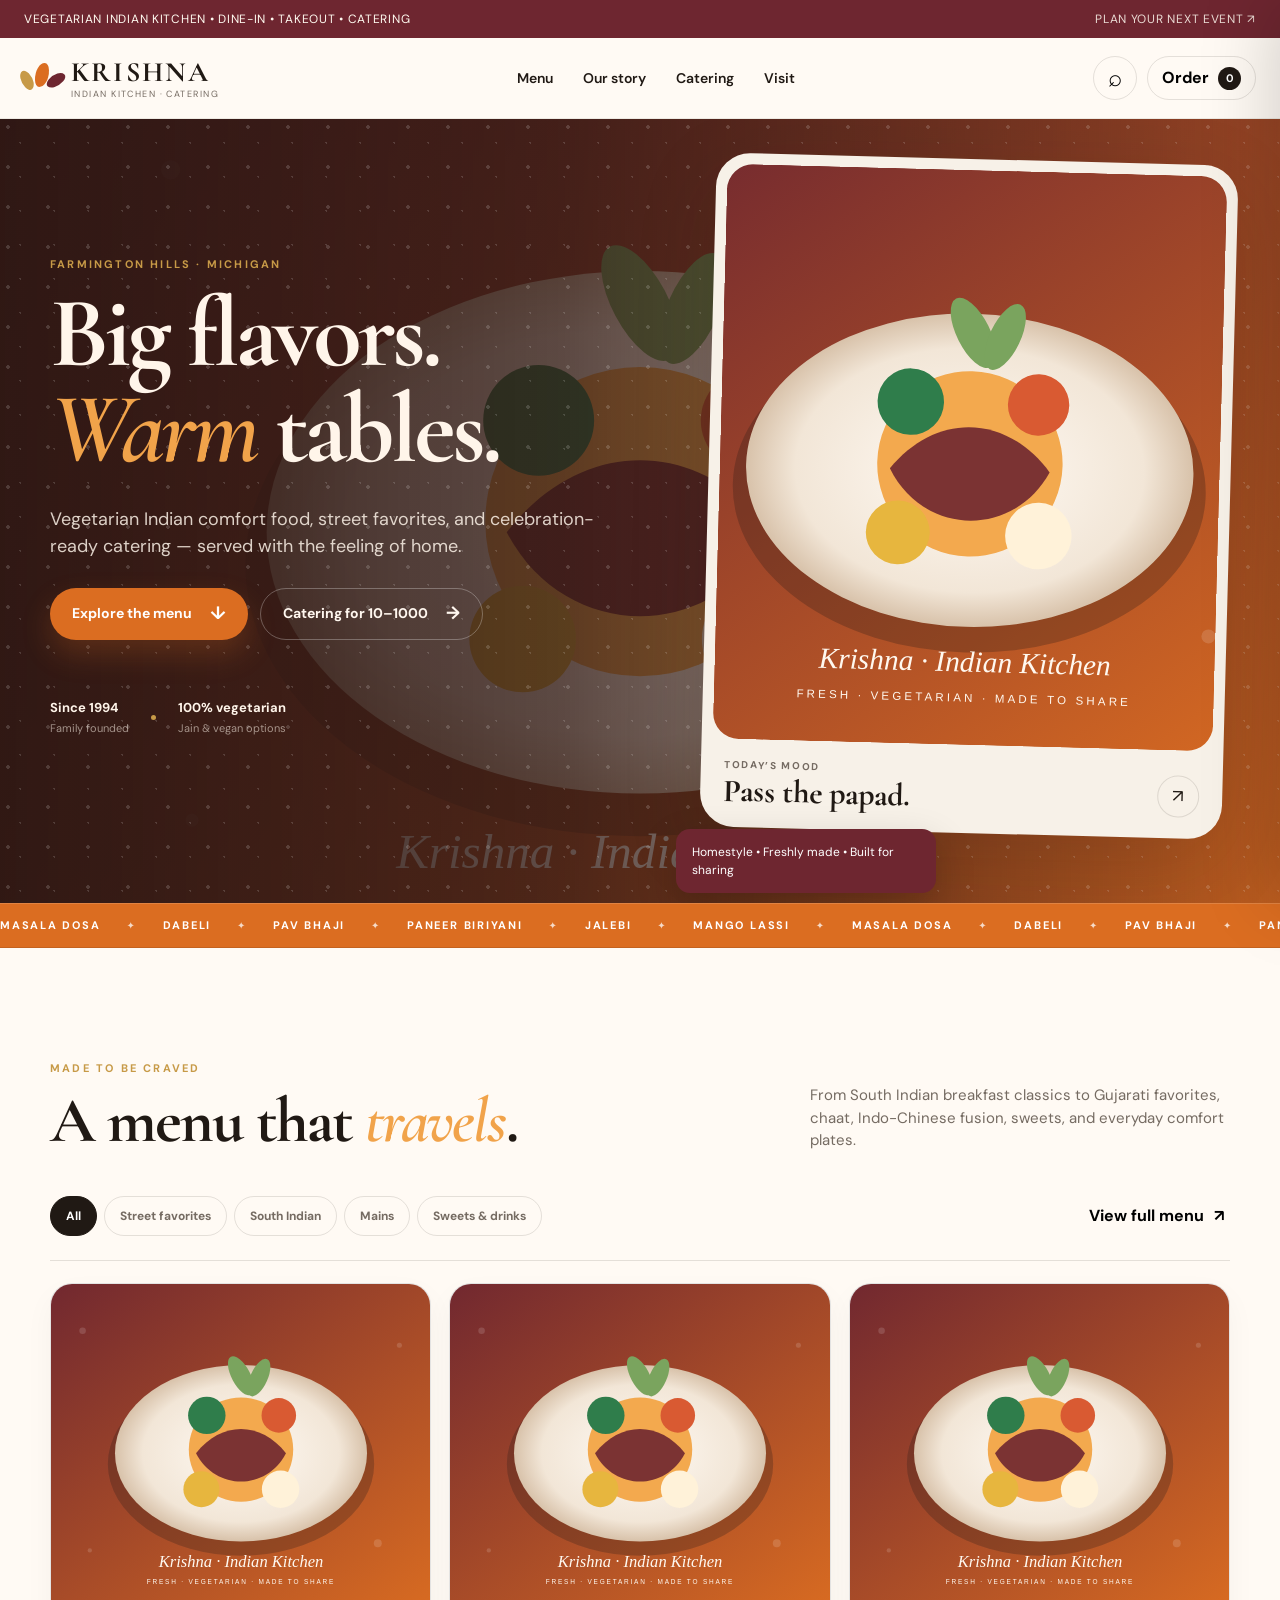
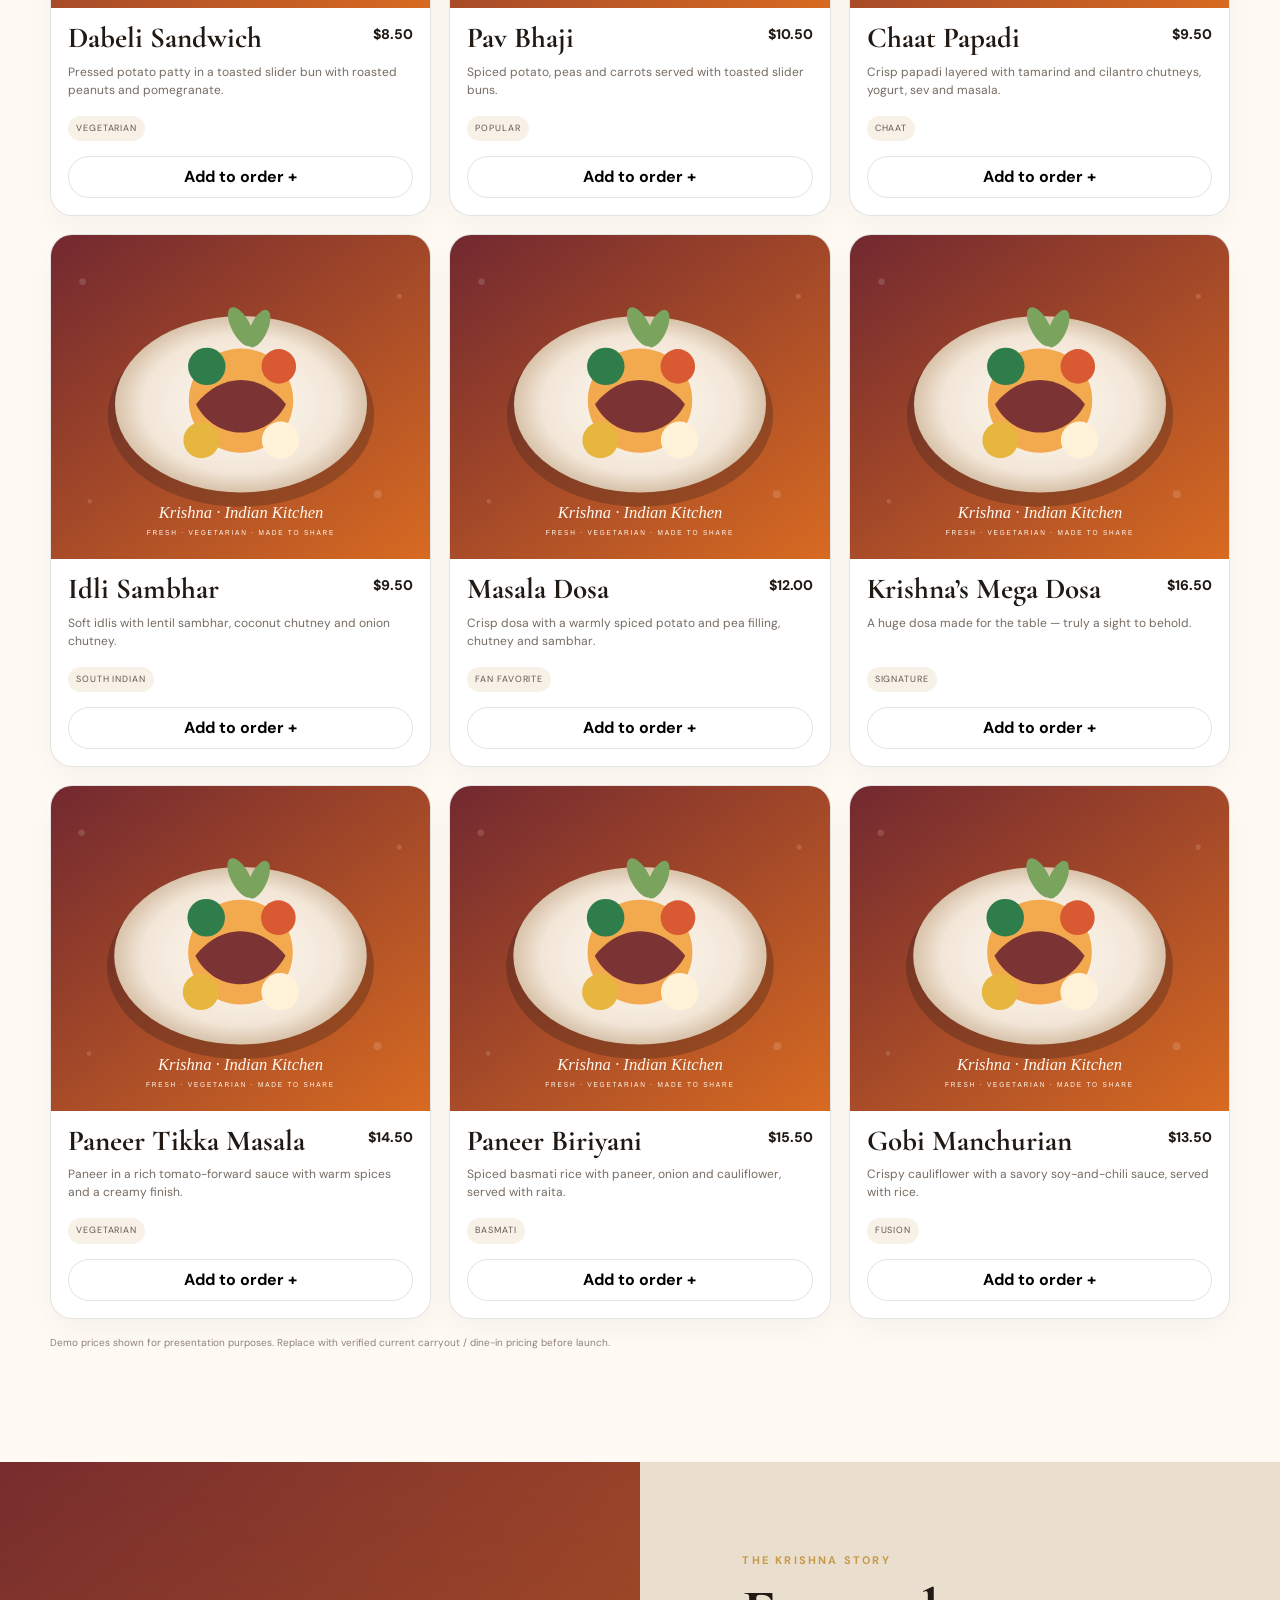
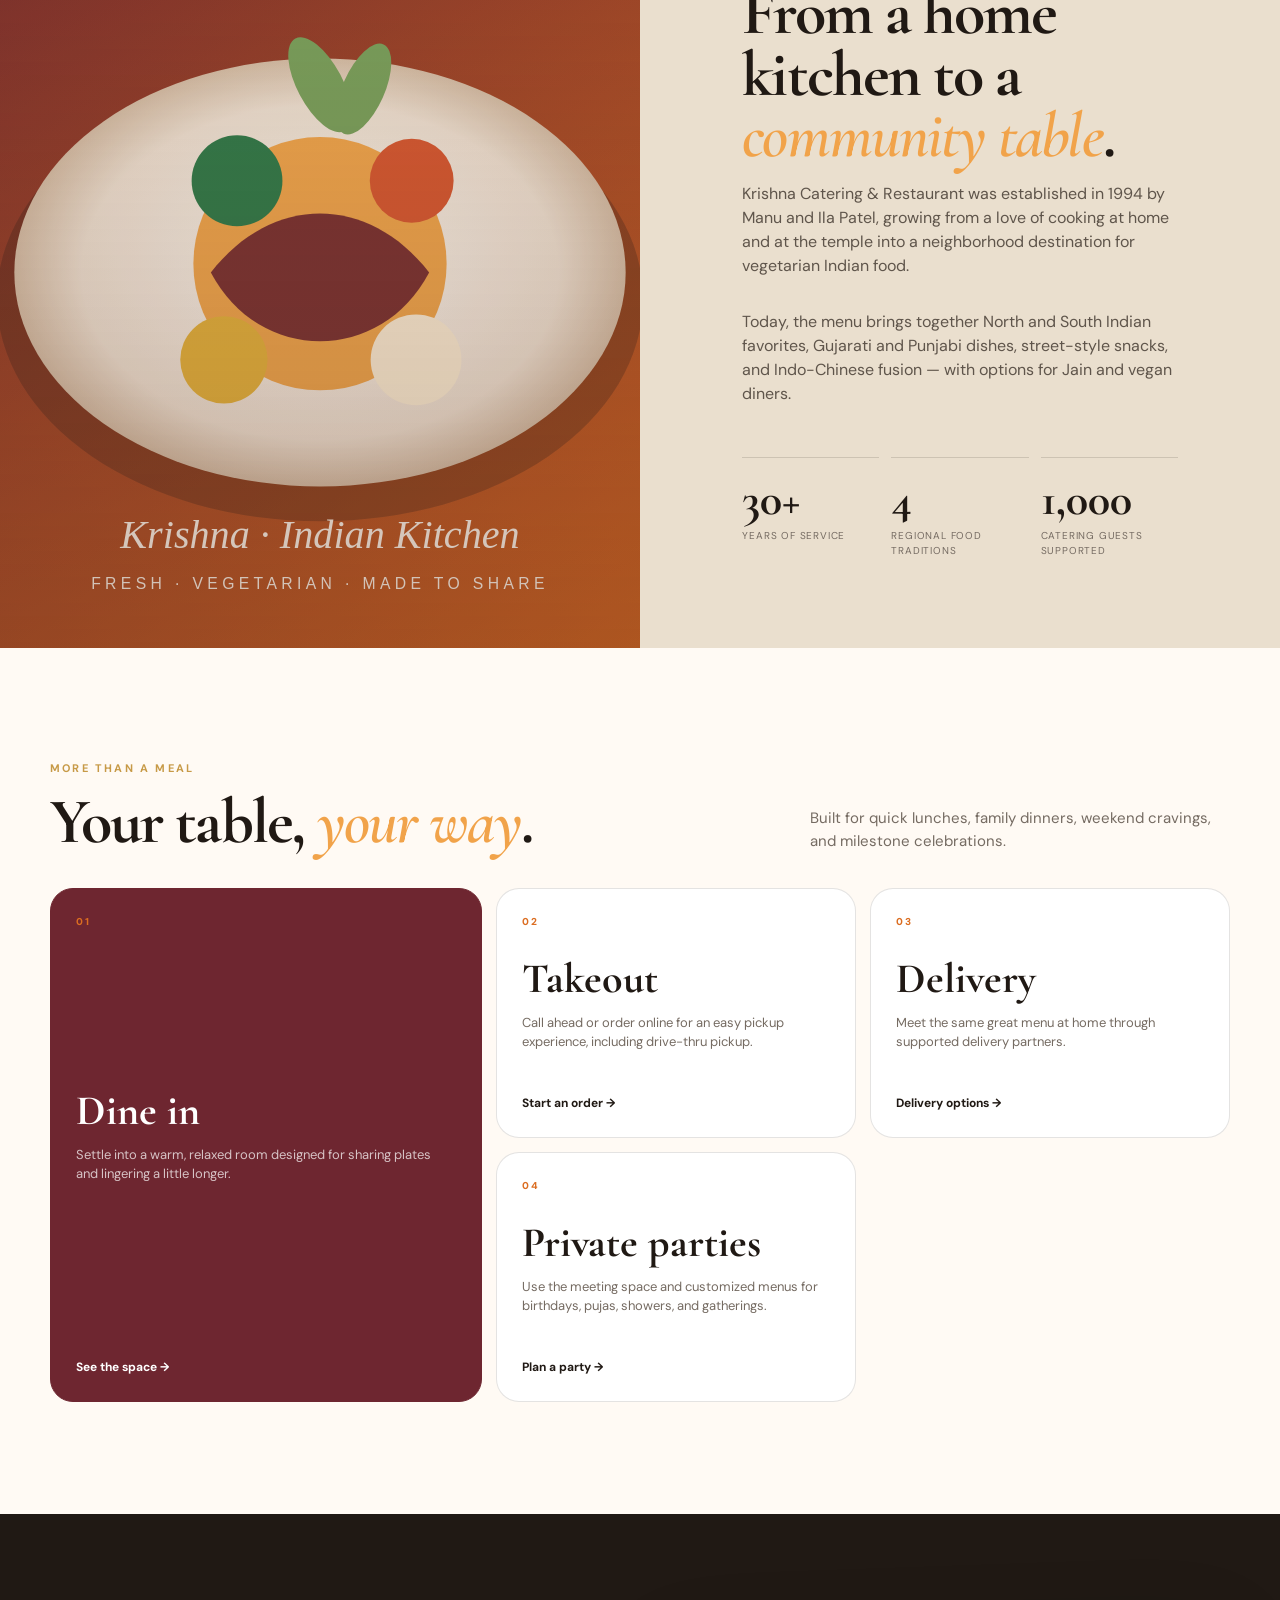
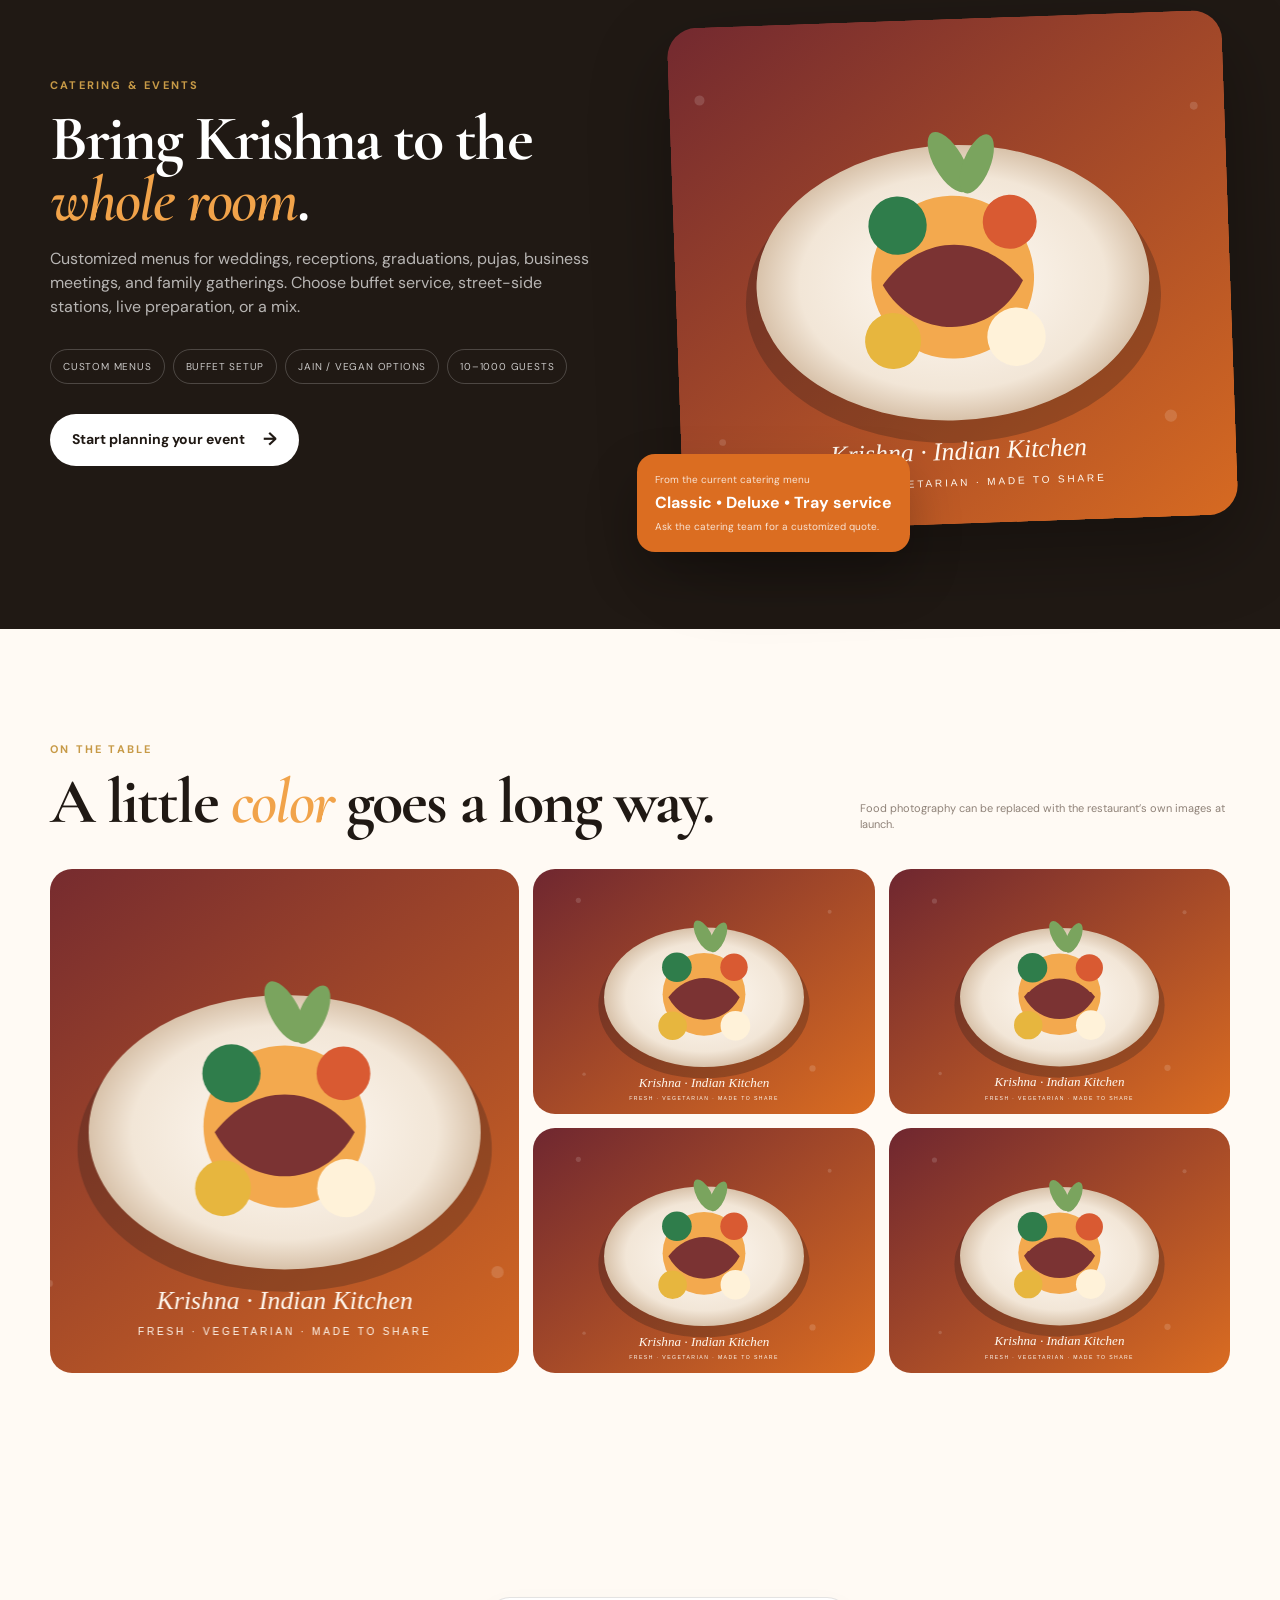
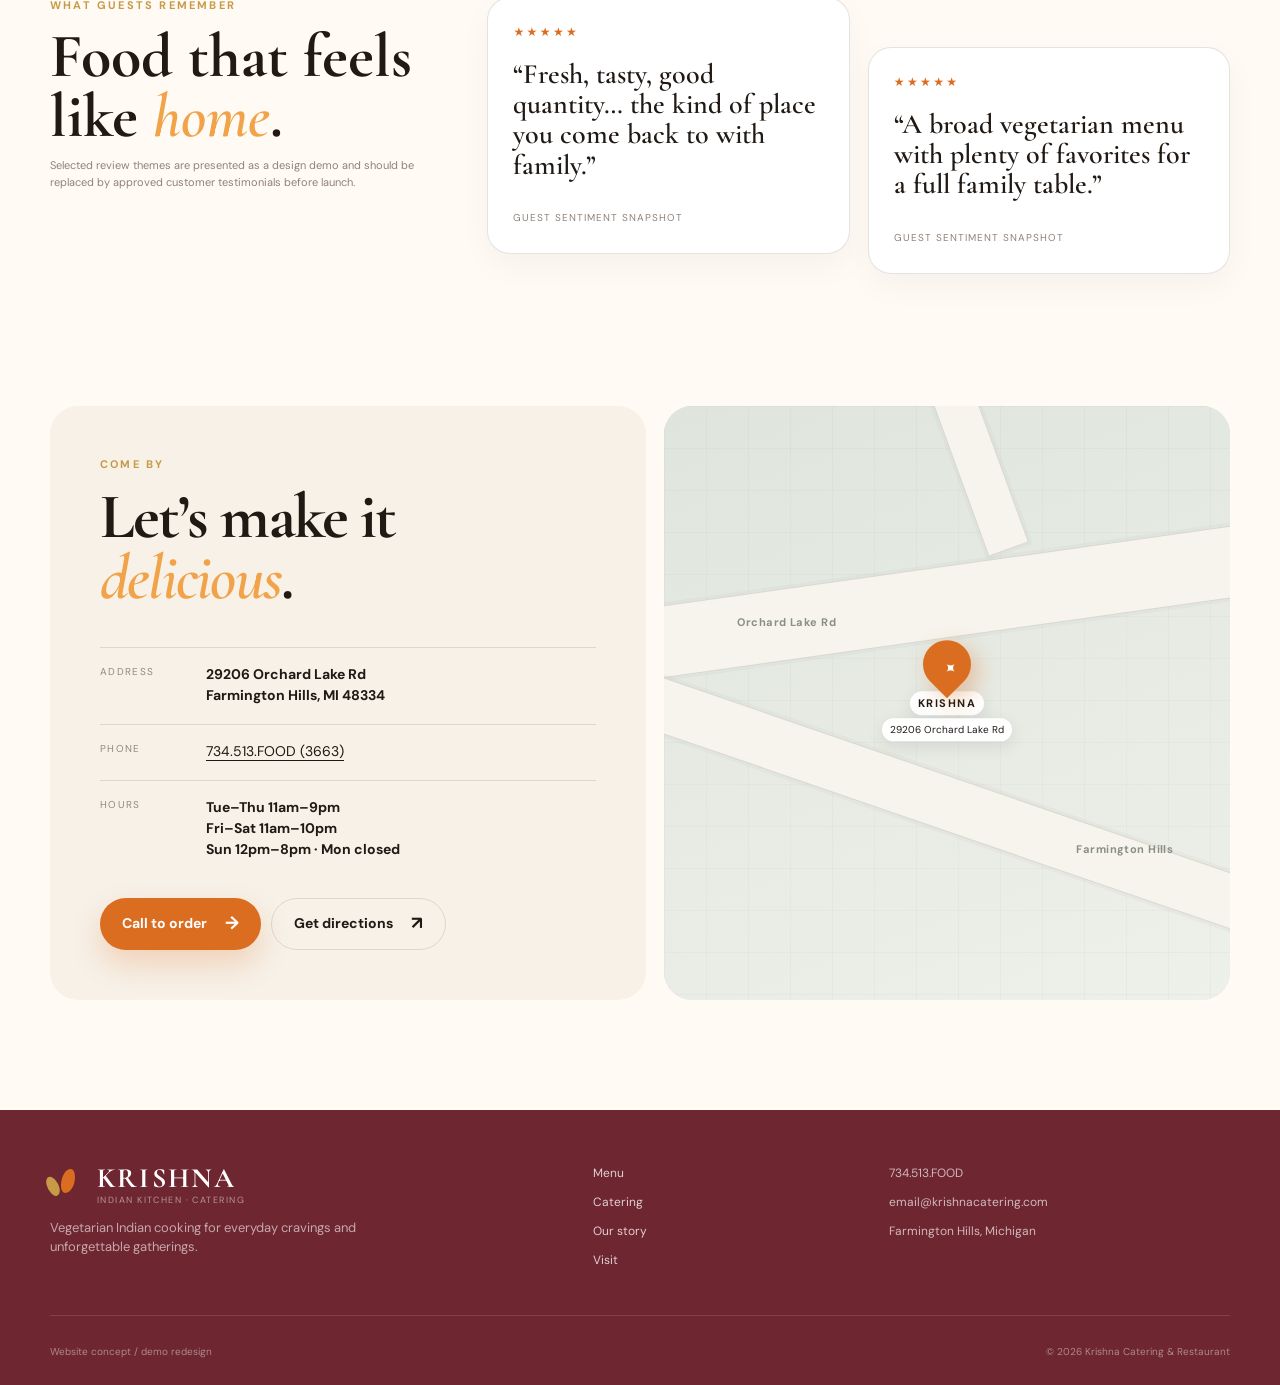
==== index.html @ 53391657 "Add files via upload" ====
<!doctype html>
<html lang="en">
<head>
  <meta charset="utf-8" />
  <meta name="viewport" content="width=device-width, initial-scale=1" />
  <title>Krishna — Indian Kitchen & Catering</title>
  <meta name="description" content="A modern demo website for Krishna Catering & Restaurant in Farmington Hills, Michigan." />
  <link rel="preconnect" href="https://fonts.googleapis.com">
  <link rel="preconnect" href="https://fonts.gstatic.com" crossorigin>
  <link href="https://fonts.googleapis.com/css2?family=Cormorant+Garamond:wght@500;600;700&family=DM+Sans:wght@400;500;600;700&display=swap" rel="stylesheet">
  <link rel="stylesheet" href="styles.css" />

  <link rel="preload" as="image" href="https://images.unsplash.com/photo-1601050690597-df0568f70950?auto=format&fit=crop&w=1900&q=85" fetchpriority="high">
  <link rel="preload" as="image" href="https://images.unsplash.com/photo-1565557623262-b51c2513a641?auto=format&fit=crop&w=900&q=90">
</head>
<body>
  <div class="announcement">
    <span>Vegetarian Indian kitchen • Dine-in • Takeout • Catering</span>
    <a href="#catering">Plan your next event <span>↗</span></a>
  </div>

  <header class="site-header" id="top">
    <a class="brand" href="#top" aria-label="Krishna home">
      <span class="brand-mark" aria-hidden="true"><span></span><i></i><b></b></span>
      <span class="brand-copy"><strong>KRISHNA</strong><small>INDIAN KITCHEN · CATERING</small></span>
    </a>

    <nav class="desktop-nav" aria-label="Primary navigation">
      <a href="#menu">Menu</a>
      <a href="#story">Our story</a>
      <a href="#catering">Catering</a>
      <a href="#visit">Visit</a>
    </nav>
    <button class="mobile-menu-btn" id="mobileMenuBtn" type="button" aria-label="Open navigation" aria-expanded="false">☰</button>
    <nav class="mobile-nav" id="mobileNav" aria-label="Mobile navigation" aria-hidden="true">
      <a href="#menu">Menu</a><a href="#story">Our story</a><a href="#catering">Catering</a><a href="#visit">Visit</a>
    </nav>

    <div class="header-actions">
      <button class="icon-btn" id="searchBtn" type="button" aria-label="Search menu">⌕</button>
      <button class="cart-btn" id="cartBtn" type="button" aria-label="Open cart">
        <span>Order</span><strong id="cartCount">0</strong>
      </button>
    </div>
  </header>

  <main>
    <section class="hero">
      <div class="hero-bg"></div>
      <div class="hero-pattern"></div>
      <div class="container hero-inner">
        <div class="hero-copy">
          <p class="eyebrow">Farmington Hills · Michigan</p>
          <h1>Big flavors.<br><em>Warm</em> tables.</h1>
          <p class="hero-lede">Vegetarian Indian comfort food, street favorites, and celebration-ready catering — served with the feeling of home.</p>
          <div class="hero-cta">
            <a class="btn btn-primary" href="#menu">Explore the menu <span>↓</span></a>
            <a class="btn btn-ghost" href="#catering">Catering for 10–1000 <span>→</span></a>
          </div>
          <div class="hero-proof">
            <span class="proof-item"><strong>Since 1994</strong><small>Family founded</small></span>
            <span class="proof-dot"></span>
            <span class="proof-item"><strong>100% vegetarian</strong><small>Jain & vegan options</small></span>
          </div>
        </div>
        <div class="hero-card-wrap">
          <div class="hero-card">
            <div class="hero-card-image" role="img" aria-label="Indian vegetarian thali spread"></div>
            <div class="hero-card-meta">
              <div>
                <span class="kicker">Today’s mood</span>
                <h3>Pass the papad.</h3>
              </div>
              <span class="round-arrow">↗</span>
            </div>
          </div>
          <div class="hero-note">Homestyle • Freshly made • Built for sharing</div>
        </div>
      </div>
    </section>

    <section class="ticker" aria-label="Popular dishes">
      <div class="ticker-track" aria-hidden="true">
        <div class="ticker-group"><span>Masala Dosa</span><b>✦</b><span>Dabeli</span><b>✦</b><span>Pav Bhaji</span><b>✦</b><span>Paneer Biriyani</span><b>✦</b><span>Jalebi</span><b>✦</b><span>Mango Lassi</span><b>✦</b></div>
        <div class="ticker-group"><span>Masala Dosa</span><b>✦</b><span>Dabeli</span><b>✦</b><span>Pav Bhaji</span><b>✦</b><span>Paneer Biriyani</span><b>✦</b><span>Jalebi</span><b>✦</b><span>Mango Lassi</span><b>✦</b></div>
      </div>
    </section>

    <section class="section menu-section" id="menu">
      <div class="container">
        <div class="section-head">
          <div>
            <p class="eyebrow">Made to be craved</p>
            <h2>A menu that <em>travels</em>.</h2>
          </div>
          <p class="section-intro">From South Indian breakfast classics to Gujarati favorites, chaat, Indo-Chinese fusion, sweets, and everyday comfort plates.</p>
        </div>

        <div class="menu-toolbar">
          <div class="category-tabs" role="tablist" aria-label="Menu categories">
            <button class="active" data-category="all" type="button">All</button>
            <button data-category="street" type="button">Street favorites</button>
            <button data-category="south" type="button">South Indian</button>
            <button data-category="mains" type="button">Mains</button>
            <button data-category="sweets" type="button">Sweets & drinks</button>
          </div>
          <button class="text-btn" id="openMenuBtn" type="button">View full menu <span>↗</span></button>
        </div>

        <div class="menu-grid" id="menuGrid"></div>
        <div class="menu-footnote">Demo prices shown for presentation purposes. Replace with verified current carryout / dine-in pricing before launch.</div>
      </div>
    </section>

    <section class="story-section" id="story">
      <div class="story-image" role="img" aria-label="Krishna restaurant exterior"></div>
      <div class="story-copy">
        <p class="eyebrow">The Krishna story</p>
        <h2>From a home kitchen to a <em>community table</em>.</h2>
        <p>Krishna Catering & Restaurant was established in 1994 by Manu and Ila Patel, growing from a love of cooking at home and at the temple into a neighborhood destination for vegetarian Indian food.</p>
        <p>Today, the menu brings together North and South Indian favorites, Gujarati and Punjabi dishes, street-style snacks, and Indo-Chinese fusion — with options for Jain and vegan diners.</p>
        <div class="story-stats">
          <div><strong>30+</strong><span>years of service</span></div>
          <div><strong>4</strong><span>regional food traditions</span></div>
          <div><strong>1,000</strong><span>catering guests supported</span></div>
        </div>
      </div>
    </section>

    <section class="experience-section section">
      <div class="container">
        <div class="section-head compact">
          <div>
            <p class="eyebrow">More than a meal</p>
            <h2>Your table, <em>your way</em>.</h2>
          </div>
          <p class="section-intro">Built for quick lunches, family dinners, weekend cravings, and milestone celebrations.</p>
        </div>
        <div class="experience-grid">
          <article class="experience-card large"><span class="experience-icon">01</span><div><h3>Dine in</h3><p>Settle into a warm, relaxed room designed for sharing plates and lingering a little longer.</p></div><a href="#visit">See the space →</a></article>
          <article class="experience-card"><span class="experience-icon">02</span><div><h3>Takeout</h3><p>Call ahead or order online for an easy pickup experience, including drive-thru pickup.</p></div><a href="#menu">Start an order →</a></article>
          <article class="experience-card"><span class="experience-icon">03</span><div><h3>Delivery</h3><p>Meet the same great menu at home through supported delivery partners.</p></div><a href="#visit">Delivery options →</a></article>
          <article class="experience-card"><span class="experience-icon">04</span><div><h3>Private parties</h3><p>Use the meeting space and customized menus for birthdays, pujas, showers, and gatherings.</p></div><a href="#catering">Plan a party →</a></article>
        </div>
      </div>
    </section>

    <section class="catering-section" id="catering">
      <div class="container catering-inner">
        <div class="catering-copy">
          <p class="eyebrow">Catering & events</p>
          <h2>Bring Krishna to the <em>whole room</em>.</h2>
          <p>Customized menus for weddings, receptions, graduations, pujas, business meetings, and family gatherings. Choose buffet service, street-side stations, live preparation, or a mix.</p>
          <div class="catering-pills"><span>Custom menus</span><span>Buffet setup</span><span>Jain / vegan options</span><span>10–1000 guests</span></div>
          <button class="btn btn-light" id="cateringBtn" type="button">Start planning your event <span>→</span></button>
        </div>
        <div class="catering-visual">
          <div class="catering-main-image" role="img" aria-label="Indian catering buffet"></div>
          <div class="floating-card"><span>From the current catering menu</span><strong>Classic • Deluxe • Tray service</strong><small>Ask the catering team for a customized quote.</small></div>
        </div>
      </div>
    </section>

    <section class="gallery-section section">
      <div class="container">
        <div class="section-head compact">
          <div>
            <p class="eyebrow">On the table</p>
            <h2>A little <em>color</em> goes a long way.</h2>
          </div>
          <span class="gallery-caption">Food photography can be replaced with the restaurant’s own images at launch.</span>
        </div>
        <div class="gallery-grid">
          <div class="gallery-item g1"></div>
          <div class="gallery-item g2"></div>
          <div class="gallery-item g3"></div>
          <div class="gallery-item g4"></div>
          <div class="gallery-item g5"></div>
        </div>
      </div>
    </section>

    <section class="reviews-section section">
      <div class="container reviews-inner">
        <div class="review-lead"><p class="eyebrow">What guests remember</p><h2>Food that feels like <em>home</em>.</h2><p class="review-note">Selected review themes are presented as a design demo and should be replaced by approved customer testimonials before launch.</p></div>
        <div class="review-card"><div class="stars">★★★★★</div><blockquote>“Fresh, tasty, good quantity… the kind of place you come back to with family.”</blockquote><span>Guest sentiment snapshot</span></div>
        <div class="review-card offset"><div class="stars">★★★★★</div><blockquote>“A broad vegetarian menu with plenty of favorites for a full family table.”</blockquote><span>Guest sentiment snapshot</span></div>
      </div>
    </section>

    <section class="visit-section" id="visit">
      <div class="container visit-grid">
        <div class="visit-card">
          <p class="eyebrow">Come by</p>
          <h2>Let’s make it <em>delicious</em>.</h2>
          <div class="visit-info">
            <div><span class="label">Address</span><strong>29206 Orchard Lake Rd<br>Farmington Hills, MI 48334</strong></div>
            <div><span class="label">Phone</span><a href="tel:17345133663">734.513.FOOD (3663)</a></div>
            <div><span class="label">Hours</span><strong>Tue–Thu 11am–9pm<br>Fri–Sat 11am–10pm<br>Sun 12pm–8pm · Mon closed</strong></div>
          </div>
          <div class="visit-actions"><a class="btn btn-primary" href="tel:17345133663">Call to order <span>→</span></a><a class="btn btn-ghost dark" target="_blank" rel="noreferrer" href="https://www.google.com/maps/search/?api=1&query=29206+Orchard+Lake+Rd+Farmington+Hills+MI+48334">Get directions <span>↗</span></a></div>
        </div>
        <div class="map-card" aria-label="Map placeholder showing restaurant location">
          <div class="map-surface">
            <div class="map-grid"></div>
            <div class="map-road r1"></div><div class="map-road r2"></div><div class="map-road r3"></div>
            <div class="map-label ml1">Orchard Lake Rd</div><div class="map-label ml2">Farmington Hills</div>
            <div class="map-pin"><span>✦</span><strong>KRISHNA</strong><small>29206 Orchard Lake Rd</small></div>
          </div>
        </div>
      </div>
    </section>
  </main>

  <footer class="footer">
    <div class="container footer-top">
      <div><a class="brand footer-brand" href="#top"><span class="brand-mark"><span></span><i></i><b></b></span><span class="brand-copy"><strong>KRISHNA</strong><small>INDIAN KITCHEN · CATERING</small></span></a><p>Vegetarian Indian cooking for everyday cravings and unforgettable gatherings.</p></div>
      <div class="footer-links"><a href="#menu">Menu</a><a href="#catering">Catering</a><a href="#story">Our story</a><a href="#visit">Visit</a></div>
      <div class="footer-contact"><span>734.513.FOOD</span><span>email@krishnacatering.com</span><span>Farmington Hills, Michigan</span></div>
    </div>
    <div class="container footer-bottom"><span>Website concept / demo redesign</span><span>© 2026 Krishna Catering & Restaurant</span></div>
  </footer>

  <div class="mobile-order-bar" id="mobileOrderBar" aria-hidden="true"><button type="button" id="mobileOrderBtn"><span><b id="mobileOrderCount">0</b> items</span><strong id="mobileOrderTotal">$0.00</strong><span>View order →</span></button></div>

  <div class="search-panel" id="searchPanel" aria-hidden="true">
    <div class="search-panel-inner"><button class="close-btn" id="searchClose" type="button">×</button><p class="eyebrow">Find a favorite</p><h2>What are you craving?</h2><input id="searchInput" type="search" placeholder="Try “dosa”, “paneer”, “sweet”..." autocomplete="off"><div id="searchResults"></div></div>
  </div>

  <aside class="cart-drawer" id="cartDrawer" aria-hidden="true">
    <div class="cart-head"><div><span class="eyebrow">Your order</span><h2>Ready when you are.</h2></div><button class="close-btn" id="cartClose" type="button">×</button></div>
    <div class="cart-items" id="cartItems"></div>
    <div class="cart-bottom"><div class="cart-total"><span>Total</span><strong id="cartTotal">$0.00</strong></div><button class="btn btn-primary full" id="checkoutBtn" type="button">Continue to checkout <span>→</span></button><small>Demo checkout — no payment is processed.</small></div>
  </aside>

  <div class="modal" id="modal" aria-hidden="true">
    <div class="modal-backdrop"></div>
    <div class="modal-card" role="dialog" aria-modal="true" aria-labelledby="modalTitle">
      <button class="close-btn" id="modalClose" type="button">×</button>
      <div id="modalContent"></div>
    </div>
  </div>

  <div class="toast" id="toast" role="status" aria-live="polite"></div>
  <script src="script.js"></script>
</body>
</html>
---- styles.css ----
:root{
  --ink:#201914;--muted:#756b62;--cream:#f7f1e8;--paper:#fffaf4;--saffron:#db6d21;--saffron-2:#f1a34a;--wine:#6e2630;--gold:#c79a47;--line:rgba(32,25,20,.12);--shadow:0 24px 80px rgba(42,27,16,.15);--radius:26px;
}
*{box-sizing:border-box}html{scroll-behavior:smooth}body{margin:0;background:var(--paper);color:var(--ink);font-family:"DM Sans",system-ui,sans-serif;line-height:1.5}body.lock{overflow:hidden}a{text-decoration:none;color:inherit}button,input{font:inherit}.container{width:min(1180px,calc(100% - 40px));margin:0 auto}.announcement{display:flex;justify-content:space-between;gap:20px;padding:10px 24px;background:var(--wine);color:#fffaf0;font-size:12px;letter-spacing:.06em;text-transform:uppercase}.announcement a{opacity:.85}.site-header{position:sticky;top:0;z-index:50;display:flex;align-items:center;justify-content:space-between;gap:28px;padding:18px 24px;background:rgba(255,250,244,.93);backdrop-filter:blur(14px);border-bottom:1px solid rgba(32,25,20,.08)}.brand{display:flex;align-items:center;gap:12px}.brand-copy{display:flex;flex-direction:column;line-height:1}.brand-copy strong{font-family:"Cormorant Garamond",serif;font-size:28px;letter-spacing:.08em}.brand-copy small{font-size:9px;letter-spacing:.16em;color:var(--muted);margin-top:4px}.brand-mark{position:relative;width:35px;height:35px;display:block}.brand-mark span,.brand-mark i,.brand-mark b{position:absolute;display:block;background:var(--saffron);border-radius:70% 30% 70% 30%;transform-origin:50% 95%}.brand-mark span{width:14px;height:24px;left:11px;top:2px;transform:rotate(0deg)}.brand-mark i{width:12px;height:20px;left:3px;top:7px;transform:rotate(-42deg);background:var(--gold)}.brand-mark b{width:12px;height:20px;right:3px;top:7px;transform:rotate(42deg);background:var(--wine)}.desktop-nav{display:flex;gap:30px;font-size:14px;font-weight:600}.desktop-nav a{position:relative}.desktop-nav a:after{content:"";position:absolute;left:0;bottom:-8px;width:0;height:2px;background:var(--saffron);transition:.25s}.desktop-nav a:hover:after{width:100%}.header-actions{display:flex;align-items:center;gap:10px}.icon-btn,.cart-btn{border:1px solid var(--line);background:transparent;height:44px;border-radius:999px;padding:0 14px;cursor:pointer}.icon-btn{width:44px;padding:0;font-size:24px}.cart-btn{display:flex;align-items:center;gap:9px;font-weight:700}.cart-btn strong{display:grid;place-items:center;min-width:23px;height:23px;padding:0 6px;border-radius:999px;background:var(--ink);color:white;font-size:11px}.hero{position:relative;overflow:hidden;min-height:700px;background:#321e19;color:#fff5ea}.hero-bg{position:absolute;inset:0;background:linear-gradient(90deg,rgba(45,23,19,.97) 0%,rgba(45,23,19,.76) 44%,rgba(45,23,19,.15) 100%),url('https://images.unsplash.com/photo-1601050690597-df0568f70950?auto=format&fit=crop&w=1900&q=85') center/cover}.hero-pattern{position:absolute;inset:0;opacity:.15;background-image:radial-gradient(circle at 20% 20%,#fff 0 2px,transparent 2px),radial-gradient(circle at 60% 70%,#fff 0 1px,transparent 1px);background-size:40px 40px,34px 34px}.hero-inner{position:relative;z-index:2;display:grid;grid-template-columns:1.1fr .9fr;gap:60px;align-items:center;min-height:700px}.eyebrow{margin:0 0 14px;font-size:11px;letter-spacing:.2em;text-transform:uppercase;font-weight:700;color:var(--gold)}h1,h2,h3{margin:0;font-family:"Cormorant Garamond",serif;line-height:.96}h1{font-size:clamp(66px,7.8vw,108px);max-width:760px;letter-spacing:-.04em}.hero-copy h1 em,h2 em{font-style:italic;font-weight:600;color:var(--saffron-2)}.hero-lede{max-width:620px;font-size:18px;color:rgba(255,245,235,.83);margin:28px 0}.hero-cta{display:flex;gap:12px;flex-wrap:wrap}.btn{display:inline-flex;align-items:center;justify-content:center;gap:18px;min-height:52px;padding:0 22px;border-radius:999px;border:0;cursor:pointer;font-weight:700;font-size:14px;transition:transform .2s,box-shadow .2s,background .2s}.btn span{font-size:18px}.btn:hover{transform:translateY(-2px)}.btn-primary{background:var(--saffron);color:white;box-shadow:0 14px 30px rgba(219,109,33,.24)}.btn-ghost{border:1px solid rgba(255,255,255,.28);color:#fff7ef}.btn-ghost.dark{border-color:var(--line);color:var(--ink)}.hero-proof{display:flex;align-items:center;gap:22px;margin-top:58px}.proof-item{display:flex;flex-direction:column;gap:3px}.proof-item strong{font-size:13px}.proof-item small{font-size:11px;color:rgba(255,245,235,.55)}.proof-dot{width:5px;height:5px;border-radius:50%;background:var(--gold)}.hero-card-wrap{position:relative}.hero-card{background:var(--cream);color:var(--ink);border-radius:34px;padding:10px;box-shadow:var(--shadow);transform:rotate(2deg)}.hero-card-image{aspect-ratio:4/4.6;border-radius:26px;background:url('https://images.unsplash.com/photo-1565557623262-b51c2513a641?auto=format&fit=crop&w=900&q=90') center/cover}.hero-card-meta{display:flex;justify-content:space-between;align-items:flex-end;padding:18px 12px 10px}.hero-card-meta h3{font-size:32px}.kicker{display:block;font-size:10px;letter-spacing:.17em;text-transform:uppercase;color:var(--muted);font-weight:700;margin-bottom:4px}.round-arrow{width:42px;height:42px;border:1px solid var(--line);border-radius:50%;display:grid;place-items:center;font-size:18px}.hero-note{position:absolute;left:-32px;bottom:-60px;max-width:260px;background:var(--wine);color:white;padding:14px 16px;border-radius:14px;font-size:12px;box-shadow:0 16px 40px rgba(0,0,0,.2)}.ticker{background:var(--saffron);color:#fff;overflow:hidden;border-top:1px solid rgba(255,255,255,.15);border-bottom:1px solid rgba(32,25,20,.12)}.ticker-track{display:flex;width:max-content;gap:26px;align-items:center;padding:13px 0;text-transform:uppercase;font-size:11px;letter-spacing:.16em;font-weight:700;animation:marquee 22s linear infinite}.ticker-track b{font-size:10px;opacity:.75}@keyframes marquee{from{transform:translateX(0)}to{transform:translateX(-50%)}}.section{padding:110px 0}.section-head{display:flex;justify-content:space-between;align-items:flex-end;gap:45px;margin-bottom:45px}.section-head.compact{margin-bottom:36px}.section-head h2,.story-copy h2,.catering-copy h2,.visit-card h2{font-size:clamp(50px,5vw,76px);letter-spacing:-.03em}.section-intro{max-width:420px;color:var(--muted);font-size:15px;margin:0}.menu-toolbar{display:flex;justify-content:space-between;align-items:center;gap:20px;flex-wrap:wrap;padding-bottom:24px;border-bottom:1px solid var(--line)}.category-tabs{display:flex;gap:7px;flex-wrap:wrap}.category-tabs button{border:1px solid var(--line);background:transparent;border-radius:999px;padding:10px 15px;cursor:pointer;color:var(--muted);font-size:12px;font-weight:700}.category-tabs button.active,.category-tabs button:hover{background:var(--ink);color:white;border-color:var(--ink)}.text-btn{border:0;background:transparent;cursor:pointer;font-weight:700}.text-btn span{margin-left:6px}.menu-grid{display:grid;grid-template-columns:repeat(3,1fr);gap:18px;margin-top:24px}.food-card{background:white;border:1px solid var(--line);border-radius:22px;overflow:hidden;transition:.25s;box-shadow:0 12px 30px rgba(32,25,20,.04)}.food-card:hover{transform:translateY(-5px);box-shadow:0 22px 50px rgba(32,25,20,.10)}.food-image{aspect-ratio:1.17;background-size:cover;background-position:center}.food-content{padding:16px 17px 17px}.food-top{display:flex;justify-content:space-between;gap:15px;align-items:flex-start}.food-name{font-size:29px;line-height:.95}.food-price{font-weight:800;font-size:14px;white-space:nowrap}.food-desc{font-size:12px;color:var(--muted);min-height:42px;margin:11px 0}.food-tags{display:flex;gap:6px;flex-wrap:wrap}.food-tags span{font-size:9px;letter-spacing:.1em;text-transform:uppercase;padding:6px 8px;border-radius:999px;background:var(--cream);color:#62584e}.add-btn{margin-top:15px;width:100%;min-height:42px;border:1px solid var(--line);background:transparent;border-radius:999px;cursor:pointer;font-weight:700}.add-btn:hover{background:var(--saffron);color:white;border-color:var(--saffron)}.menu-footnote{font-size:10px;color:#8f8278;margin-top:16px}.story-section{display:grid;grid-template-columns:1fr 1fr;background:#eadfce}.story-image{min-height:620px;background:linear-gradient(180deg,rgba(82,42,26,.04),rgba(82,42,26,.28)),url('https://images.unsplash.com/photo-1564501049412-61c2a3083791?auto=format&fit=crop&w=1200&q=85') center/cover}.story-copy{padding:90px min(8vw,110px);display:flex;flex-direction:column;justify-content:center}.story-copy>p:not(.eyebrow){max-width:570px;color:#5f554b}.story-stats{display:grid;grid-template-columns:repeat(3,1fr);gap:14px;margin-top:36px}.story-stats div{padding-top:18px;border-top:1px solid rgba(32,25,20,.14)}.story-stats strong{display:block;font-family:"Cormorant Garamond",serif;font-size:46px;line-height:1}.story-stats span{display:block;margin-top:6px;color:var(--muted);font-size:10px;text-transform:uppercase;letter-spacing:.08em}.experience-grid{display:grid;grid-template-columns:1.2fr 1fr 1fr;gap:14px}.experience-card{min-height:250px;padding:25px;display:flex;flex-direction:column;justify-content:space-between;border:1px solid var(--line);border-radius:22px;background:#fff}.experience-card.large{grid-row:span 2;min-height:514px;background:var(--wine);color:white;border-color:var(--wine)}.experience-card h3{font-size:42px}.experience-card p{font-size:13px;color:var(--muted);max-width:360px}.experience-card.large p{color:rgba(255,255,255,.72)}.experience-card a{font-size:12px;font-weight:700}.experience-icon{font-size:10px;letter-spacing:.15em;color:var(--saffron);font-weight:800}.catering-section{padding:105px 0;background:var(--ink);color:white}.catering-inner{display:grid;grid-template-columns:1fr 1fr;gap:70px;align-items:center}.catering-copy h2{color:white}.catering-copy>p:not(.eyebrow){color:rgba(255,255,255,.68);max-width:560px}.catering-pills{display:flex;flex-wrap:wrap;gap:8px;margin:30px 0}.catering-pills span{border:1px solid rgba(255,255,255,.2);padding:9px 12px;border-radius:999px;font-size:10px;text-transform:uppercase;letter-spacing:.08em;color:rgba(255,255,255,.76)}.btn-light{background:#fff;color:var(--ink)}.catering-visual{position:relative}.catering-main-image{aspect-ratio:1.1;background:url('https://images.unsplash.com/photo-1601050690117-94f5f6fa8bd7?auto=format&fit=crop&w=1100&q=90') center/cover;border-radius:30px;transform:rotate(-2deg);box-shadow:0 30px 80px rgba(0,0,0,.3)}.floating-card{position:absolute;left:-38px;bottom:-28px;max-width:290px;padding:18px;border-radius:18px;background:var(--saffron);color:white;box-shadow:0 24px 50px rgba(0,0,0,.26)}.floating-card span,.floating-card small{display:block;font-size:10px;opacity:.8}.floating-card strong{display:block;font-size:16px;margin:4px 0}.gallery-grid{display:grid;grid-template-columns:1.05fr .6fr .75fr;grid-template-rows:250px 220px;gap:14px}.gallery-item{background-size:cover;background-position:center;border-radius:22px}.g1{grid-row:span 2;background-image:url('https://images.unsplash.com/photo-1603894584373-5ac82b2ae398?auto=format&fit=crop&w=900&q=90')}.g2{background-image:url('https://images.unsplash.com/photo-1589302168068-964664d93dc0?auto=format&fit=crop&w=700&q=90')}.g3{background-image:url('https://images.unsplash.com/photo-1601050690117-94f5f6fa8bd7?auto=format&fit=crop&w=700&q=90')}.g4{background-image:url('https://images.unsplash.com/photo-1613292443284-8d10ef9383f1?auto=format&fit=crop&w=700&q=90')}.g5{background-image:url('https://images.unsplash.com/photo-1599487488170-d11ec9c172f0?auto=format&fit=crop&w=700&q=90')}.gallery-caption{max-width:370px;font-size:11px;color:#8f8278}.reviews-section{padding-top:30px}.reviews-inner{display:grid;grid-template-columns:1.1fr .95fr .95fr;gap:18px;align-items:start}.review-lead{padding-right:40px}.review-lead h2{font-size:62px}.review-note{font-size:11px;color:#8f8278}.review-card{background:#fff;border:1px solid var(--line);border-radius:22px;padding:24px;box-shadow:0 12px 32px rgba(32,25,20,.04)}.review-card.offset{margin-top:50px}.stars{color:var(--saffron);letter-spacing:.2em;font-size:12px}.review-card blockquote{margin:18px 0 24px;font-family:"Cormorant Garamond",serif;font-weight:600;font-size:28px;line-height:1.08}.review-card>span{font-size:10px;color:#8f8278;text-transform:uppercase;letter-spacing:.1em}.visit-section{padding:20px 0 110px}.visit-grid{display:grid;grid-template-columns:1fr .95fr;gap:18px}.visit-card{background:var(--cream);border-radius:28px;padding:50px}.visit-info{display:grid;gap:18px;margin:38px 0}.visit-info>div{display:grid;grid-template-columns:92px 1fr;gap:14px;padding-top:16px;border-top:1px solid var(--line)}.label{font-size:10px;text-transform:uppercase;letter-spacing:.13em;color:#95887e}.visit-info strong,.visit-info a{font-size:14px}.visit-info a{text-decoration:underline;text-underline-offset:4px}.visit-actions{display:flex;gap:10px;flex-wrap:wrap}.map-card{border-radius:28px;overflow:hidden;min-height:480px;background:#e8e0d5}.map-surface{position:relative;height:100%;min-height:480px;overflow:hidden;background:linear-gradient(160deg,#dfe5dd,#eef0ea)}.map-grid{position:absolute;inset:0;opacity:.35;background-image:linear-gradient(rgba(91,105,92,.12) 1px,transparent 1px),linear-gradient(90deg,rgba(91,105,92,.12) 1px,transparent 1px);background-size:42px 42px}.map-road{position:absolute;background:#f7f4ed;border:1px solid rgba(83,86,77,.18);box-shadow:0 0 0 3px rgba(180,184,171,.12)}.r1{width:150%;height:72px;left:-25%;top:27%;transform:rotate(-8deg)}.r2{width:130%;height:54px;left:-10%;top:64%;transform:rotate(19deg)}.r3{width:55%;height:43px;left:24%;top:-4%;transform:rotate(70deg)}.map-label{position:absolute;color:#8a8f86;font-size:11px;font-weight:700;letter-spacing:.04em}.ml1{left:13%;top:35%}.ml2{right:10%;bottom:24%}.map-pin{position:absolute;left:50%;top:48%;transform:translate(-50%,-50%);display:flex;flex-direction:column;align-items:center;gap:3px}.map-pin span{display:grid;place-items:center;width:48px;height:48px;border-radius:50% 50% 50% 0;transform:rotate(-45deg);background:var(--saffron);color:white;box-shadow:0 10px 22px rgba(219,109,33,.35)}.map-pin span::before{content:""}.map-pin strong,.map-pin small{background:white;padding:4px 8px;border-radius:999px;box-shadow:0 5px 18px rgba(32,25,20,.09);font-size:10px}.map-pin strong{font-size:11px;letter-spacing:.13em}.footer{background:var(--wine);color:white;padding:54px 0 26px}.footer-top{display:grid;grid-template-columns:1.1fr .7fr .9fr;gap:50px}.footer-brand .brand-copy small{color:rgba(255,255,255,.5)}.footer-top p{max-width:370px;font-size:13px;color:rgba(255,255,255,.6)}.footer-links,.footer-contact{display:flex;flex-direction:column;gap:11px;font-size:12px}.footer-links a{opacity:.78}.footer-contact{color:rgba(255,255,255,.68)}.footer-bottom{display:flex;justify-content:space-between;padding-top:28px;margin-top:45px;border-top:1px solid rgba(255,255,255,.13);font-size:10px;color:rgba(255,255,255,.45)}.search-panel,.cart-drawer,.modal{position:fixed;inset:0;z-index:100;pointer-events:none}.search-panel{display:grid;place-items:start center;background:rgba(24,17,13,.65);opacity:0;transition:.2s}.search-panel.open{opacity:1;pointer-events:auto}.search-panel-inner{width:min(860px,calc(100% - 30px));margin-top:70px;background:var(--paper);border-radius:28px;padding:38px;position:relative}.search-panel-inner h2{font-size:58px}.search-panel-inner input{width:100%;height:62px;margin:25px 0;border:1px solid var(--line);border-radius:18px;padding:0 18px;outline:none;background:white}.search-result{padding:13px 0;border-top:1px solid var(--line);display:flex;justify-content:space-between;align-items:center;gap:15px}.search-result button{border:0;background:var(--saffron);color:white;padding:9px 13px;border-radius:999px;cursor:pointer}.close-btn{position:absolute;right:18px;top:18px;width:38px;height:38px;border:1px solid var(--line);border-radius:50%;background:transparent;font-size:25px;cursor:pointer}.cart-drawer{left:auto;width:min(450px,100%);background:var(--paper);box-shadow:-24px 0 70px rgba(0,0,0,.18);transform:translateX(104%);transition:.3s;pointer-events:auto;display:flex;flex-direction:column}.cart-drawer.open{transform:translateX(0)}.cart-head{padding:30px 28px 20px;border-bottom:1px solid var(--line);position:relative}.cart-head h2{font-size:50px;max-width:280px}.cart-items{flex:1;overflow:auto;padding:14px 28px}.empty-cart{padding:50px 0;text-align:center;color:var(--muted)}.cart-row{display:grid;grid-template-columns:66px 1fr auto;gap:12px;align-items:center;padding:14px 0;border-bottom:1px solid var(--line)}.cart-thumb{width:66px;height:66px;border-radius:15px;background-size:cover;background-position:center}.cart-row strong{font-size:16px;font-family:"Cormorant Garamond",serif}.cart-row small{display:block;color:var(--muted);font-size:10px;margin-top:2px}.qty-controls{display:flex;align-items:center;gap:8px;margin-top:7px}.qty-controls button{width:25px;height:25px;border:1px solid var(--line);border-radius:50%;background:transparent;cursor:pointer}.cart-line-total{font-weight:800;font-size:12px}.cart-bottom{padding:22px 28px 30px;border-top:1px solid var(--line)}.cart-total{display:flex;justify-content:space-between;align-items:center;margin-bottom:15px}.cart-total strong{font-size:25px}.btn.full{width:100%}.cart-bottom small{display:block;text-align:center;margin-top:9px;color:#8f8278;font-size:9px}.modal{display:grid;place-items:center;padding:16px;opacity:0;pointer-events:none;transition:.2s}.modal.open{opacity:1;pointer-events:auto}.modal-backdrop{position:absolute;inset:0;background:rgba(24,17,13,.72)}.modal-card{position:relative;width:min(700px,100%);max-height:90vh;overflow:auto;background:var(--paper);border-radius:28px;padding:34px;box-shadow:var(--shadow)}.modal-card h2{font-size:58px}.modal-form{display:grid;gap:12px;margin-top:22px}.modal-form label{font-size:10px;text-transform:uppercase;letter-spacing:.12em;color:#7d7068}.modal-form input,.modal-form select,.modal-form textarea{width:100%;border:1px solid var(--line);border-radius:14px;background:white;padding:13px 14px;outline:none}.modal-form .two{display:grid;grid-template-columns:1fr 1fr;gap:12px}.toast{position:fixed;left:50%;bottom:24px;z-index:200;transform:translate(-50%,20px);opacity:0;pointer-events:none;background:var(--ink);color:#fff;padding:12px 17px;border-radius:999px;font-size:12px;transition:.25s}.toast.show{opacity:1;transform:translate(-50%,0)}@media(max-width:960px){.desktop-nav{display:none}.hero-inner,.catering-inner,.visit-grid{grid-template-columns:1fr}.hero{min-height:auto}.hero-inner{padding-top:80px;padding-bottom:90px}.hero-card-wrap{max-width:520px}.menu-grid{grid-template-columns:repeat(2,1fr)}.experience-grid{grid-template-columns:1fr 1fr}.experience-card.large{grid-row:auto;min-height:300px}.reviews-inner{grid-template-columns:1fr 1fr}.review-lead{grid-column:1/-1}.gallery-grid{grid-template-columns:1fr 1fr;grid-template-rows:240px 220px 220px}.g1{grid-row:auto}.story-section{grid-template-columns:1fr}.story-image{min-height:420px}.footer-top{grid-template-columns:1fr 1fr}.footer-contact{grid-column:1/-1}.review-card.offset{margin-top:0}}@media(max-width:640px){.announcement{font-size:9px;gap:10px}.announcement span{max-width:63%}.site-header{padding:14px 16px}.brand-copy strong{font-size:24px}.brand-copy small{font-size:7px}.container{width:min(100% - 28px,1180px)}h1{font-size:58px}.hero-lede{font-size:15px}.hero-proof{margin-top:36px}.menu-grid,.experience-grid,.reviews-inner,.gallery-grid,.story-stats,.footer-top{grid-template-columns:1fr}.section{padding:80px 0}.section-head{display:block}.section-intro{margin-top:20px}.category-tabs{overflow:auto;flex-wrap:nowrap;padding-bottom:2px}.category-tabs button{white-space:nowrap}.story-copy{padding:62px 20px}.story-stats{gap:10px}.experience-card,.experience-card.large{min-height:230px}.gallery-grid{grid-template-rows:250px 190px 190px 190px}.g1,.g2,.g3,.g4,.g5{grid-row:auto}.review-card.offset{margin-top:0}.visit-card{padding:30px 24px}.visit-info>div{grid-template-columns:76px 1fr}.footer-bottom{display:block}.footer-bottom span{display:block;margin-top:7px}.modal-card h2{font-size:46px}.modal-form .two{grid-template-columns:1fr}.search-panel-inner{padding:28px 20px}.search-panel-inner h2{font-size:46px}}


/* Hybrid polish: keep the original visual design while adopting the newer layout dimensions and responsive sizing. */
.site-header{z-index:80}
.mobile-menu-btn,.mobile-nav{display:none}
.hero{min-height:720px}
.hero-inner{grid-template-columns:1.06fr .94fr;gap:70px;min-height:720px;padding-top:40px;padding-bottom:70px}
.hero-card{transform:rotate(1.5deg);padding:11px}
.section{padding:112px 0}
.section-head{gap:50px;margin-bottom:44px}
.menu-grid{margin-top:22px}
.story-image{min-height:630px}
.story-stats{gap:12px;margin-top:35px}
.experience-card{min-height:220px;border-radius:23px}
.review-card{padding:25px;border-radius:23px}
.gallery-grid{grid-template-columns:1.1fr .8fr .8fr;grid-template-rows:245px 245px}
.footer-top{grid-template-columns:1.3fr .65fr .9fr}
.ticker{position:relative}
.ticker-track{display:flex;width:max-content;gap:0;animation:marquee-seamless 25s linear infinite;will-change:transform}
.ticker-group{display:flex;align-items:center;gap:26px;flex:none;padding-right:26px}
@keyframes marquee-seamless{from{transform:translate3d(0,0,0)}to{transform:translate3d(-50%,0,0)}}
.mobile-order-bar{display:none}
@media(max-width:960px){
  .site-header{position:sticky}
  .hero{min-height:auto}
  .hero-inner{grid-template-columns:1fr;min-height:0;padding:85px 0 95px}
  .hero-card-wrap{max-width:560px}
  .story-image{min-height:430px}
  .gallery-grid{grid-template-columns:1fr 1fr;grid-template-rows:230px 230px 230px}
  .footer-top{grid-template-columns:1fr 1fr}
  .footer-contact{grid-column:1/-1}
  .mobile-menu-btn{display:block;border:1px solid var(--line);background:transparent;width:44px;height:44px;border-radius:50%;cursor:pointer;font-size:18px}
  .mobile-nav{position:absolute;left:0;right:0;top:100%;background:rgba(255,250,242,.98);backdrop-filter:blur(18px);border-bottom:1px solid var(--line);padding:10px 20px;flex-direction:column;display:none;box-shadow:0 18px 35px rgba(32,25,20,.08)}
  .mobile-nav.open{display:flex}
  .mobile-nav a{padding:14px 4px;border-bottom:1px solid var(--line);font-weight:800;font-size:13px}
  .mobile-nav a:last-child{border-bottom:0}
}
@media(max-width:640px){
  .container{width:min(100% - 28px,1180px)}
  .site-header{padding:14px 16px}
  .mobile-menu-btn{margin-left:auto}
  .desktop-nav{display:none}
  .hero-inner{padding:70px 0 78px}
  .section{padding:82px 0}
  .section-head{display:block;margin-bottom:33px}
  .section-intro{margin-top:18px}
  .menu-grid{grid-template-columns:1fr}
  .story-copy{padding:65px 22px}
  .gallery-grid{grid-template-columns:1fr;grid-template-rows:270px repeat(4,190px)}
  .footer-top{grid-template-columns:1fr}
  .footer-contact{grid-column:auto}
  .modal-card{padding:28px 19px}
  .modal-card h2{font-size:46px}
  .modal-form .two{grid-template-columns:1fr}
  .search-panel-inner{padding:28px 20px}
  .search-panel-inner h2{font-size:46px}
  .mobile-order-bar{position:fixed;display:block;left:10px;right:10px;bottom:10px;z-index:120;background:var(--ink);border-radius:17px;box-shadow:0 18px 50px rgba(0,0,0,.24);opacity:0;transform:translateY(20px);pointer-events:none;transition:.25s}
  .mobile-order-bar.show{opacity:1;transform:none;pointer-events:auto}
  .mobile-order-bar button{display:flex;justify-content:space-between;align-items:center;width:100%;border:0;background:transparent;color:#fff;padding:14px 16px;cursor:pointer;font-size:10px}
  .mobile-order-bar strong{color:#f3bd68;font-size:13px}
  .mobile-order-bar b{font-size:13px}
  .toast{bottom:84px}
}
@media(prefers-reduced-motion:reduce){.ticker-track,.food-card,.btn,.toast{animation:none!important;transition:none!important}}

.search-panel,.cart-drawer,.modal{z-index:140}
.mobile-order-bar{z-index:120}
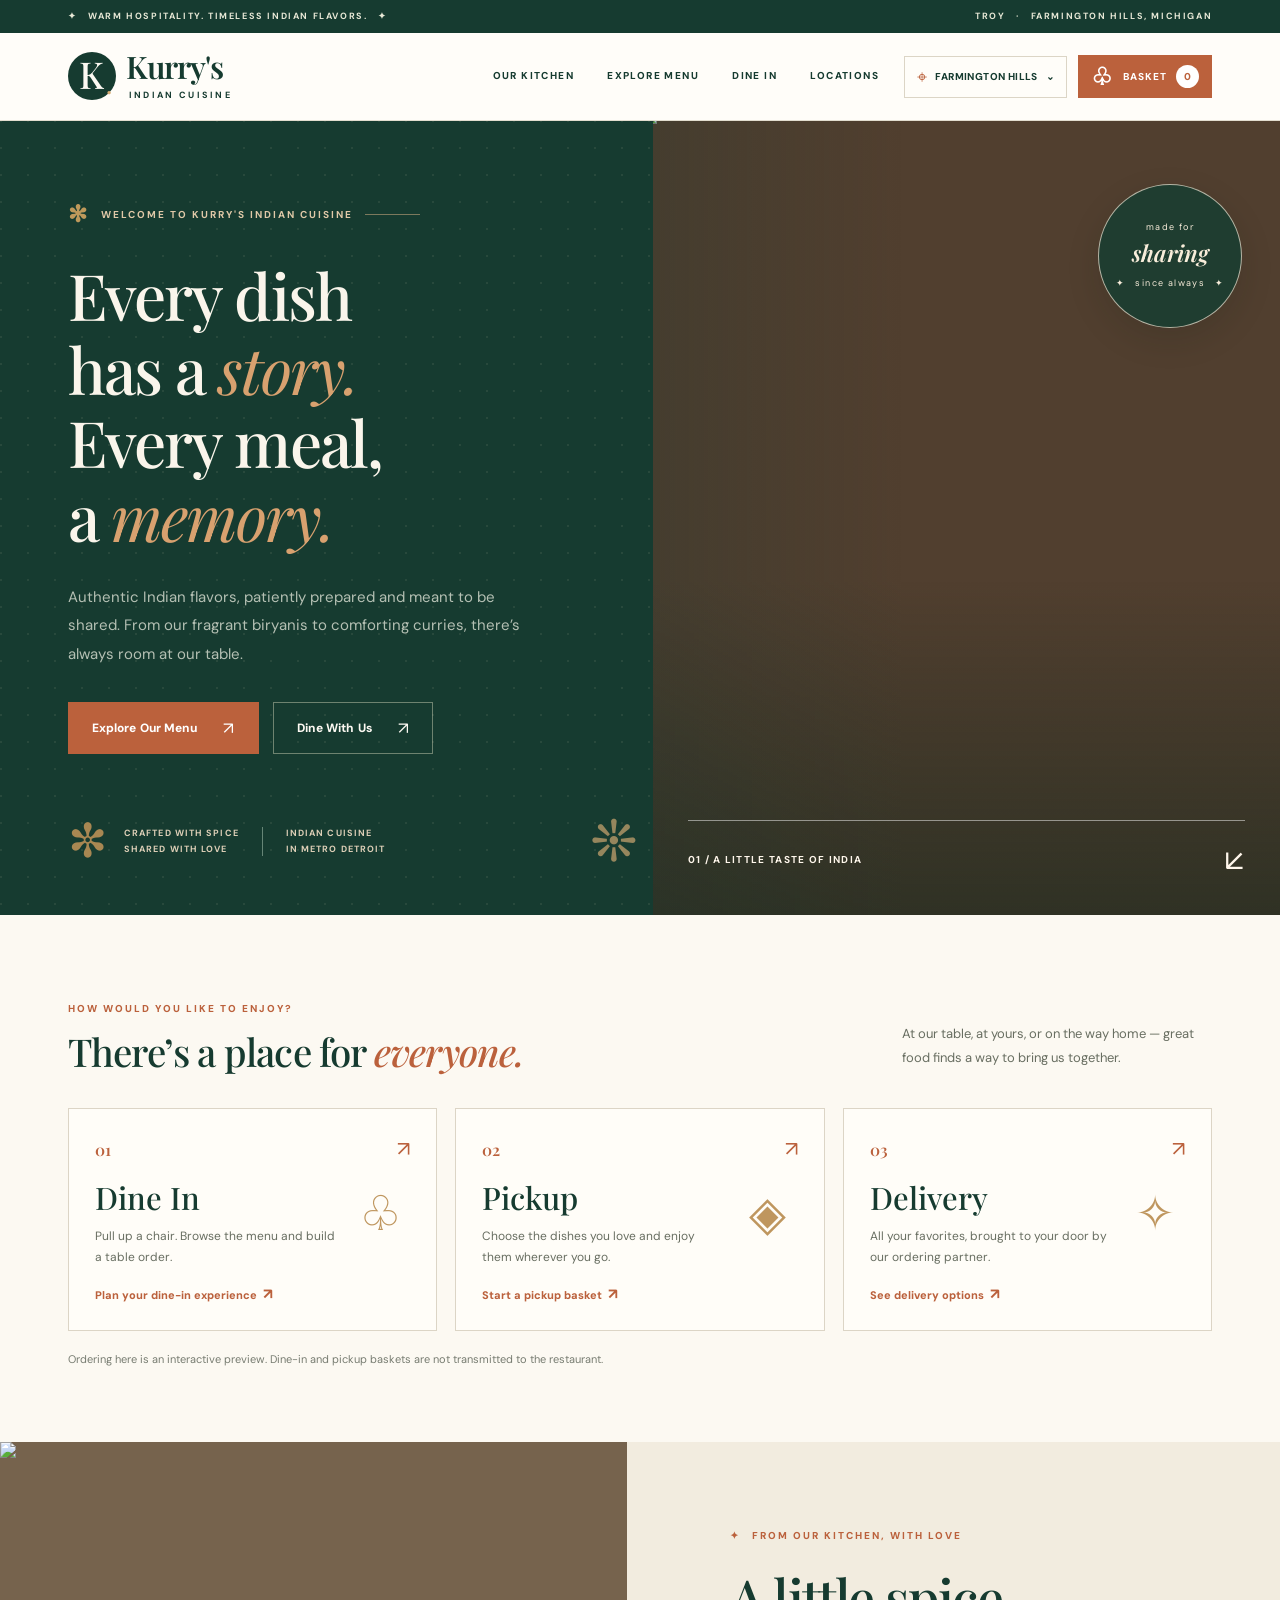
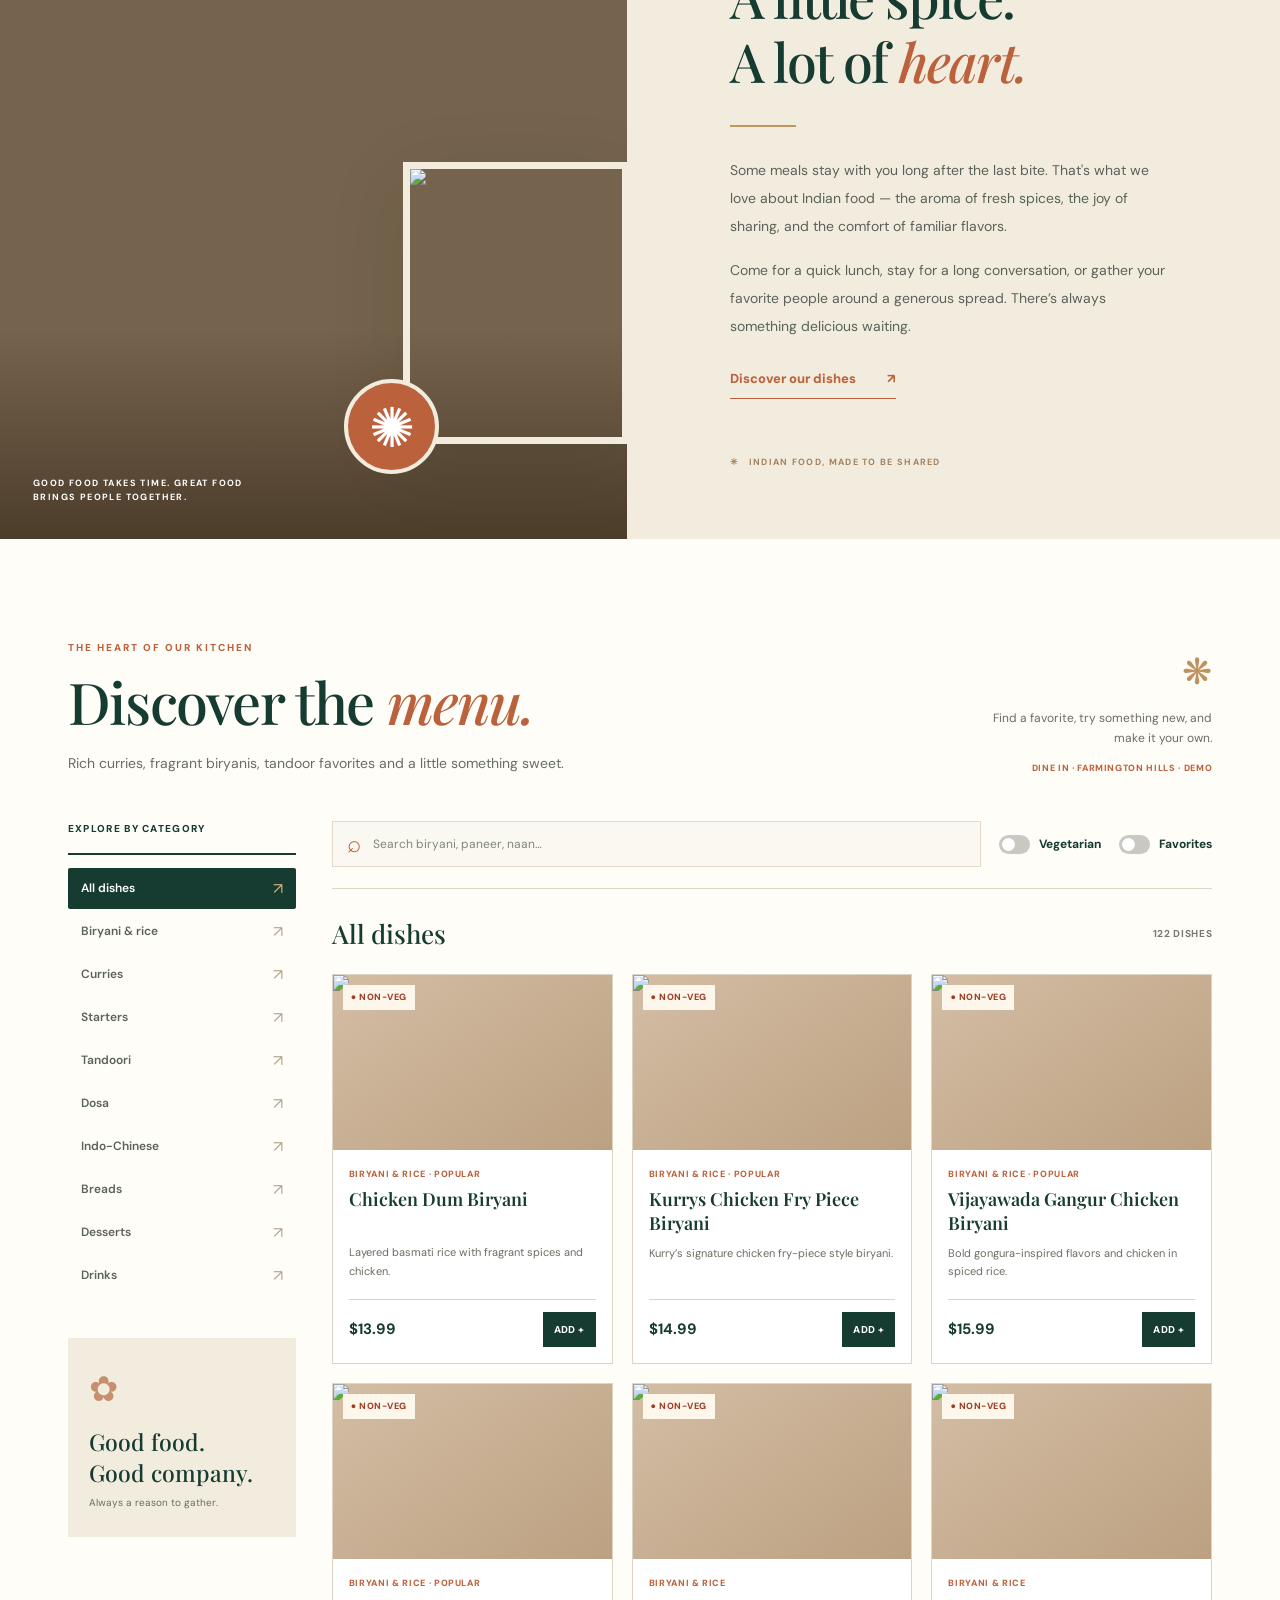
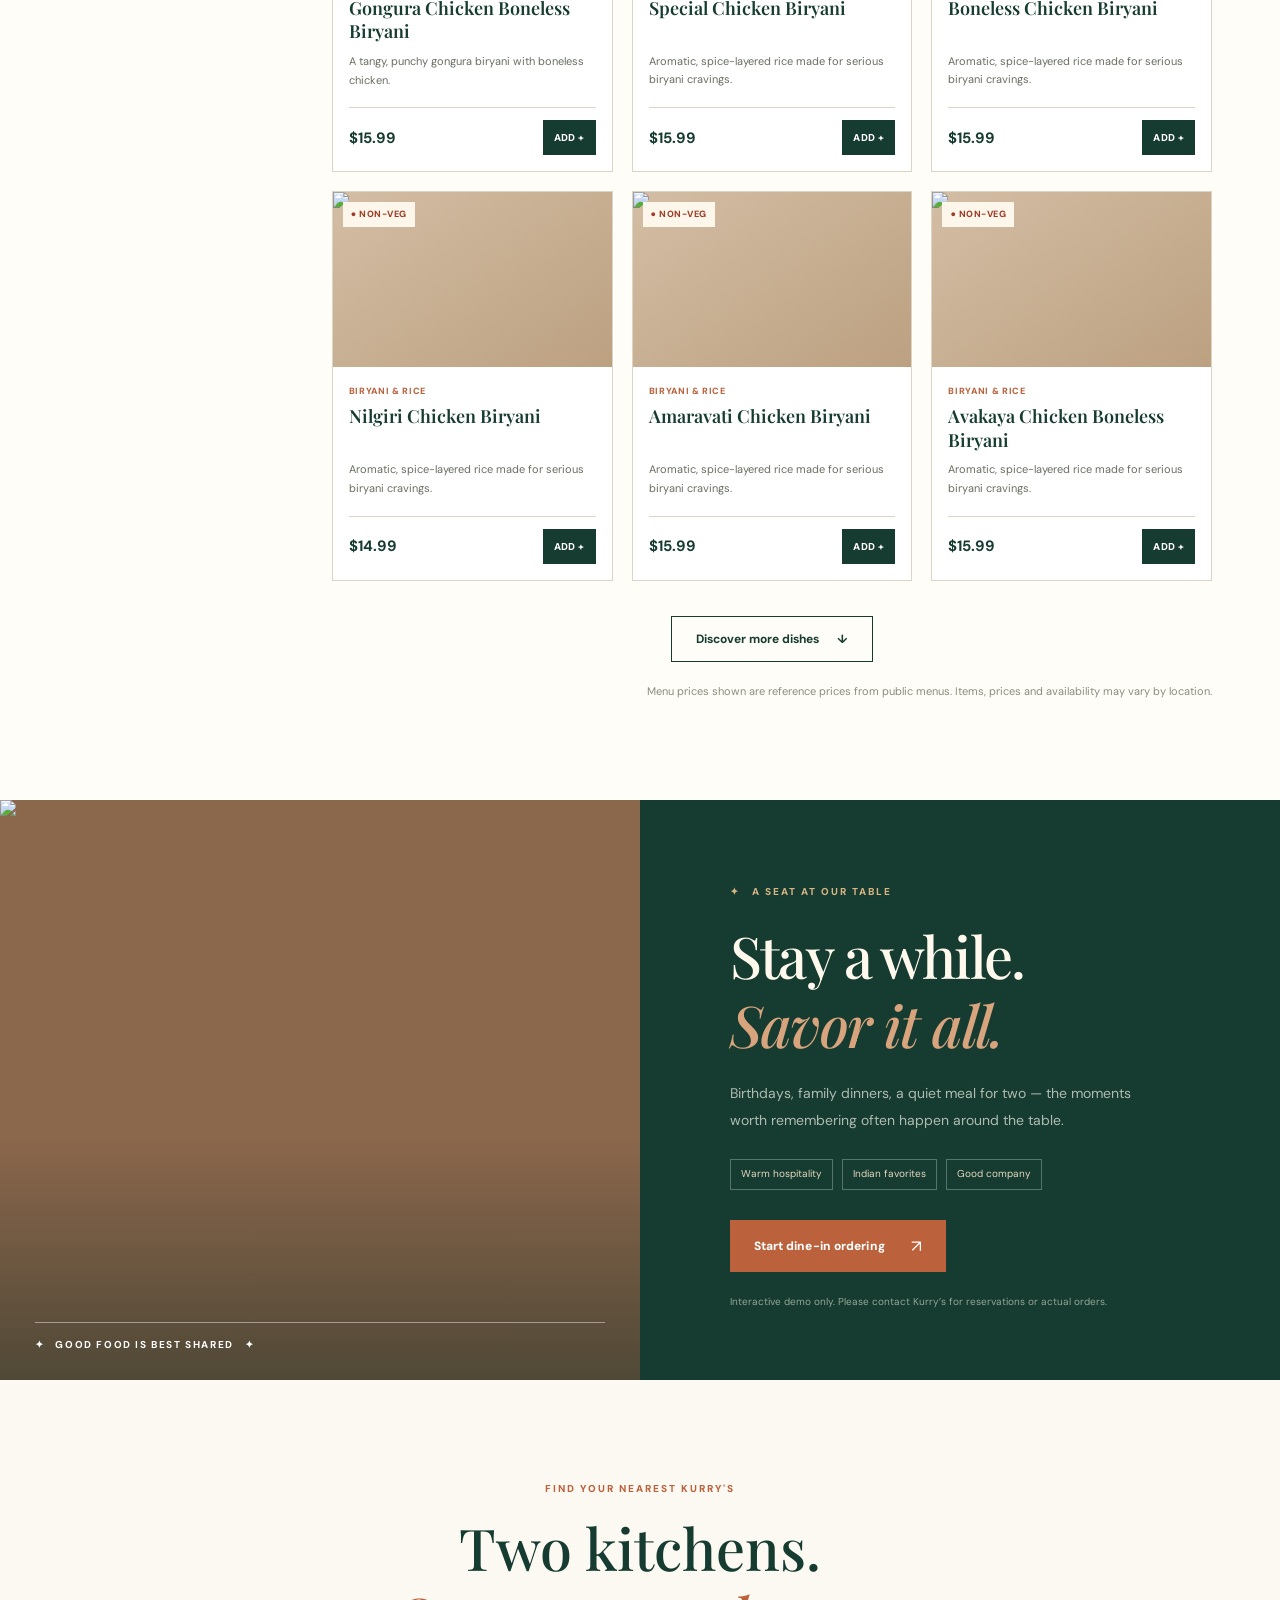
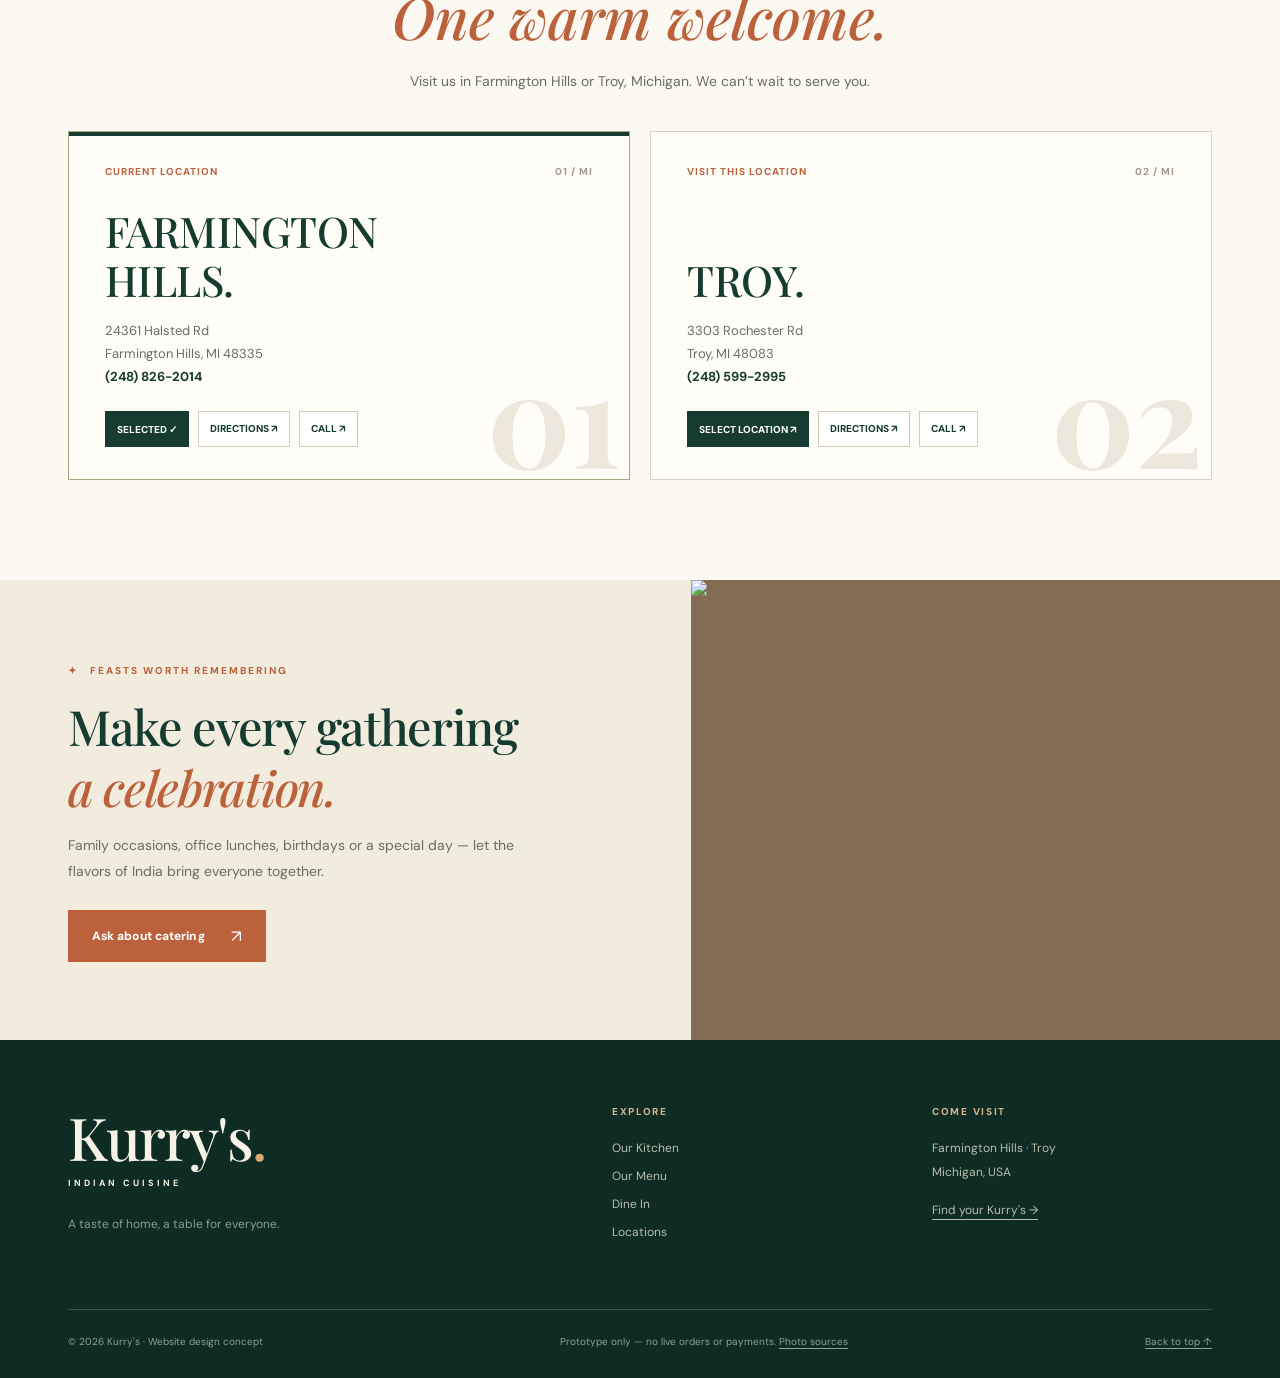
==== commit 60047aec: "Add files via upload" ====
--- a/index.html
+++ b/index.html
@@ -1,247 +1,108 @@
 <!doctype html>
 <html lang="en">
 <head>
-  <meta charset="utf-8" />
-  <meta name="viewport" content="width=device-width, initial-scale=1" />
-  <title>Krishna — Indian Kitchen & Catering</title>
-  <meta name="description" content="A modern demo website for Krishna Catering & Restaurant in Farmington Hills, Michigan." />
-  <link rel="preconnect" href="https://fonts.googleapis.com">
-  <link rel="preconnect" href="https://fonts.gstatic.com" crossorigin>
-  <link href="https://fonts.googleapis.com/css2?family=Cormorant+Garamond:wght@500;600;700&family=DM+Sans:wght@400;500;600;700&display=swap" rel="stylesheet">
-  <link rel="stylesheet" href="styles.css" />
-
-  <link rel="preload" as="image" href="https://images.unsplash.com/photo-1601050690597-df0568f70950?auto=format&fit=crop&w=1900&q=85" fetchpriority="high">
-  <link rel="preload" as="image" href="https://images.unsplash.com/photo-1565557623262-b51c2513a641?auto=format&fit=crop&w=900&q=90">
+<meta charset="utf-8">
+<meta name="viewport" content="width=device-width,initial-scale=1,viewport-fit=cover">
+<meta name="theme-color" content="#163b30">
+<meta name="description" content="Kurry's Indian Cuisine — soulful biryanis, South Indian favorites, comforting curries and warm hospitality in Troy and Farmington Hills, Michigan.">
+<title>Kurry's | Indian Cuisine — A Taste of Home</title>
+<link rel="icon" type="image/svg+xml" href="assets/brand.svg">
+<link rel="preconnect" href="https://fonts.googleapis.com">
+<link rel="preconnect" href="https://fonts.gstatic.com" crossorigin>
+<link rel="preconnect" href="https://images.unsplash.com">
+<link href="https://fonts.googleapis.com/css2?family=DM+Sans:wght@400;500;600;700;800&family=Playfair+Display:ital,wght@0,400;0,500;0,600;0,700;1,400;1,500;1,600&display=swap" rel="stylesheet">
+<link rel="stylesheet" href="styles.css">
+<script defer src="data.js"></script>
+<script defer src="app.js"></script>
 </head>
 <body>
-  <div class="announcement">
-    <span>Vegetarian Indian kitchen • Dine-in • Takeout • Catering</span>
-    <a href="#catering">Plan your next event <span>↗</span></a>
+<a class="skip-link" href="#main">Skip to main content</a>
+<div class="progress-meter" id="scrollMeter" aria-hidden="true"></div>
+<div class="topline"><span>✦ &nbsp; WARM HOSPITALITY. TIMELESS INDIAN FLAVORS. &nbsp; ✦</span><span>TROY &nbsp; · &nbsp; FARMINGTON HILLS, MICHIGAN</span></div>
+<header class="header" id="header">
+  <a class="brand" href="#top" aria-label="Kurry's Indian Cuisine home">
+   <span class="brand-box" aria-hidden="true">K<span class="brand-dot">.</span></span>
+   <span class="brand-name">Kurry's<small>INDIAN CUISINE</small></span>
+  </a>
+  <nav id="mainNav" class="nav" aria-label="Main navigation">
+    <a href="#story">OUR KITCHEN</a><a href="#menu">EXPLORE MENU</a><a href="#dine">DINE IN</a><a href="#locations">LOCATIONS</a>
+  </nav>
+  <div class="nav-actions">
+    <button class="branch-switch" id="branchToggle" type="button" aria-label="Change restaurant location"><span class="branch-pin" aria-hidden="true">⌖</span><span id="currentBranch">FARMINGTON HILLS</span><span aria-hidden="true">⌄</span></button>
+    <button id="cartToggle" class="cart-trigger" type="button" aria-label="Open your basket"><span class="bag-illustration" aria-hidden="true">♧</span><span class="cart-label">BASKET</span><span class="cart-count" id="cartCount">0</span></button>
+    <button class="mobile-nav-btn" id="navToggle" aria-label="Open navigation" aria-expanded="false" type="button">☰</button>
   </div>
-
-  <header class="site-header" id="top">
-    <a class="brand" href="#top" aria-label="Krishna home">
-      <span class="brand-mark" aria-hidden="true"><span></span><i></i><b></b></span>
-      <span class="brand-copy"><strong>KRISHNA</strong><small>INDIAN KITCHEN · CATERING</small></span>
-    </a>
-
-    <nav class="desktop-nav" aria-label="Primary navigation">
-      <a href="#menu">Menu</a>
-      <a href="#story">Our story</a>
-      <a href="#catering">Catering</a>
-      <a href="#visit">Visit</a>
-    </nav>
-    <button class="mobile-menu-btn" id="mobileMenuBtn" type="button" aria-label="Open navigation" aria-expanded="false">☰</button>
-    <nav class="mobile-nav" id="mobileNav" aria-label="Mobile navigation" aria-hidden="true">
-      <a href="#menu">Menu</a><a href="#story">Our story</a><a href="#catering">Catering</a><a href="#visit">Visit</a>
-    </nav>
-
-    <div class="header-actions">
-      <button class="icon-btn" id="searchBtn" type="button" aria-label="Search menu">⌕</button>
-      <button class="cart-btn" id="cartBtn" type="button" aria-label="Open cart">
-        <span>Order</span><strong id="cartCount">0</strong>
-      </button>
+</header>
+<main id="main">
+<section class="hero" id="top">
+  <div class="hero-grid">
+    <div class="hero-copy">
+      <div class="hero-intro"><span class="ornament">✻</span><span>WELCOME TO KURRY'S INDIAN CUISINE</span><span class="hairline"></span></div>
+      <h1>Every dish<br>has a <em>story.</em><br>Every meal,<br>a <em>memory.</em></h1>
+      <p class="hero-description">Authentic Indian flavors, patiently prepared and meant to be shared. From our fragrant biryanis to comforting curries, there’s always room at our table.</p>
+      <div class="hero-buttons"><a class="action action--lime" href="#menu">Explore Our Menu <span>↗</span></a><button type="button" data-mode="dine" class="action action--ghost">Dine With Us <span>↗</span></button></div>
+      <div class="hero-meta"><span class="mini-flower">✼</span><span>CRAFTED WITH SPICE<br>SHARED WITH LOVE</span><span class="hero-meta-divider"></span><span>INDIAN CUISINE<br>IN METRO DETROIT</span></div>
     </div>
-  </header>
-
-  <main>
-    <section class="hero">
-      <div class="hero-bg"></div>
-      <div class="hero-pattern"></div>
-      <div class="container hero-inner">
-        <div class="hero-copy">
-          <p class="eyebrow">Farmington Hills · Michigan</p>
-          <h1>Big flavors.<br><em>Warm</em> tables.</h1>
-          <p class="hero-lede">Vegetarian Indian comfort food, street favorites, and celebration-ready catering — served with the feeling of home.</p>
-          <div class="hero-cta">
-            <a class="btn btn-primary" href="#menu">Explore the menu <span>↓</span></a>
-            <a class="btn btn-ghost" href="#catering">Catering for 10–1000 <span>→</span></a>
-          </div>
-          <div class="hero-proof">
-            <span class="proof-item"><strong>Since 1994</strong><small>Family founded</small></span>
-            <span class="proof-dot"></span>
-            <span class="proof-item"><strong>100% vegetarian</strong><small>Jain & vegan options</small></span>
-          </div>
-        </div>
-        <div class="hero-card-wrap">
-          <div class="hero-card">
-            <div class="hero-card-image" role="img" aria-label="Indian vegetarian thali spread"></div>
-            <div class="hero-card-meta">
-              <div>
-                <span class="kicker">Today’s mood</span>
-                <h3>Pass the papad.</h3>
-              </div>
-              <span class="round-arrow">↗</span>
-            </div>
-          </div>
-          <div class="hero-note">Homestyle • Freshly made • Built for sharing</div>
-        </div>
-      </div>
-    </section>
-
-    <section class="ticker" aria-label="Popular dishes">
-      <div class="ticker-track" aria-hidden="true">
-        <div class="ticker-group"><span>Masala Dosa</span><b>✦</b><span>Dabeli</span><b>✦</b><span>Pav Bhaji</span><b>✦</b><span>Paneer Biriyani</span><b>✦</b><span>Jalebi</span><b>✦</b><span>Mango Lassi</span><b>✦</b></div>
-        <div class="ticker-group"><span>Masala Dosa</span><b>✦</b><span>Dabeli</span><b>✦</b><span>Pav Bhaji</span><b>✦</b><span>Paneer Biriyani</span><b>✦</b><span>Jalebi</span><b>✦</b><span>Mango Lassi</span><b>✦</b></div>
-      </div>
-    </section>
-
-    <section class="section menu-section" id="menu">
-      <div class="container">
-        <div class="section-head">
-          <div>
-            <p class="eyebrow">Made to be craved</p>
-            <h2>A menu that <em>travels</em>.</h2>
-          </div>
-          <p class="section-intro">From South Indian breakfast classics to Gujarati favorites, chaat, Indo-Chinese fusion, sweets, and everyday comfort plates.</p>
-        </div>
-
-        <div class="menu-toolbar">
-          <div class="category-tabs" role="tablist" aria-label="Menu categories">
-            <button class="active" data-category="all" type="button">All</button>
-            <button data-category="street" type="button">Street favorites</button>
-            <button data-category="south" type="button">South Indian</button>
-            <button data-category="mains" type="button">Mains</button>
-            <button data-category="sweets" type="button">Sweets & drinks</button>
-          </div>
-          <button class="text-btn" id="openMenuBtn" type="button">View full menu <span>↗</span></button>
-        </div>
-
-        <div class="menu-grid" id="menuGrid"></div>
-        <div class="menu-footnote">Demo prices shown for presentation purposes. Replace with verified current carryout / dine-in pricing before launch.</div>
-      </div>
-    </section>
-
-    <section class="story-section" id="story">
-      <div class="story-image" role="img" aria-label="Krishna restaurant exterior"></div>
-      <div class="story-copy">
-        <p class="eyebrow">The Krishna story</p>
-        <h2>From a home kitchen to a <em>community table</em>.</h2>
-        <p>Krishna Catering & Restaurant was established in 1994 by Manu and Ila Patel, growing from a love of cooking at home and at the temple into a neighborhood destination for vegetarian Indian food.</p>
-        <p>Today, the menu brings together North and South Indian favorites, Gujarati and Punjabi dishes, street-style snacks, and Indo-Chinese fusion — with options for Jain and vegan diners.</p>
-        <div class="story-stats">
-          <div><strong>30+</strong><span>years of service</span></div>
-          <div><strong>4</strong><span>regional food traditions</span></div>
-          <div><strong>1,000</strong><span>catering guests supported</span></div>
-        </div>
-      </div>
-    </section>
-
-    <section class="experience-section section">
-      <div class="container">
-        <div class="section-head compact">
-          <div>
-            <p class="eyebrow">More than a meal</p>
-            <h2>Your table, <em>your way</em>.</h2>
-          </div>
-          <p class="section-intro">Built for quick lunches, family dinners, weekend cravings, and milestone celebrations.</p>
-        </div>
-        <div class="experience-grid">
-          <article class="experience-card large"><span class="experience-icon">01</span><div><h3>Dine in</h3><p>Settle into a warm, relaxed room designed for sharing plates and lingering a little longer.</p></div><a href="#visit">See the space →</a></article>
-          <article class="experience-card"><span class="experience-icon">02</span><div><h3>Takeout</h3><p>Call ahead or order online for an easy pickup experience, including drive-thru pickup.</p></div><a href="#menu">Start an order →</a></article>
-          <article class="experience-card"><span class="experience-icon">03</span><div><h3>Delivery</h3><p>Meet the same great menu at home through supported delivery partners.</p></div><a href="#visit">Delivery options →</a></article>
-          <article class="experience-card"><span class="experience-icon">04</span><div><h3>Private parties</h3><p>Use the meeting space and customized menus for birthdays, pujas, showers, and gatherings.</p></div><a href="#catering">Plan a party →</a></article>
-        </div>
-      </div>
-    </section>
-
-    <section class="catering-section" id="catering">
-      <div class="container catering-inner">
-        <div class="catering-copy">
-          <p class="eyebrow">Catering & events</p>
-          <h2>Bring Krishna to the <em>whole room</em>.</h2>
-          <p>Customized menus for weddings, receptions, graduations, pujas, business meetings, and family gatherings. Choose buffet service, street-side stations, live preparation, or a mix.</p>
-          <div class="catering-pills"><span>Custom menus</span><span>Buffet setup</span><span>Jain / vegan options</span><span>10–1000 guests</span></div>
-          <button class="btn btn-light" id="cateringBtn" type="button">Start planning your event <span>→</span></button>
-        </div>
-        <div class="catering-visual">
-          <div class="catering-main-image" role="img" aria-label="Indian catering buffet"></div>
-          <div class="floating-card"><span>From the current catering menu</span><strong>Classic • Deluxe • Tray service</strong><small>Ask the catering team for a customized quote.</small></div>
-        </div>
-      </div>
-    </section>
-
-    <section class="gallery-section section">
-      <div class="container">
-        <div class="section-head compact">
-          <div>
-            <p class="eyebrow">On the table</p>
-            <h2>A little <em>color</em> goes a long way.</h2>
-          </div>
-          <span class="gallery-caption">Food photography can be replaced with the restaurant’s own images at launch.</span>
-        </div>
-        <div class="gallery-grid">
-          <div class="gallery-item g1"></div>
-          <div class="gallery-item g2"></div>
-          <div class="gallery-item g3"></div>
-          <div class="gallery-item g4"></div>
-          <div class="gallery-item g5"></div>
-        </div>
-      </div>
-    </section>
-
-    <section class="reviews-section section">
-      <div class="container reviews-inner">
-        <div class="review-lead"><p class="eyebrow">What guests remember</p><h2>Food that feels like <em>home</em>.</h2><p class="review-note">Selected review themes are presented as a design demo and should be replaced by approved customer testimonials before launch.</p></div>
-        <div class="review-card"><div class="stars">★★★★★</div><blockquote>“Fresh, tasty, good quantity… the kind of place you come back to with family.”</blockquote><span>Guest sentiment snapshot</span></div>
-        <div class="review-card offset"><div class="stars">★★★★★</div><blockquote>“A broad vegetarian menu with plenty of favorites for a full family table.”</blockquote><span>Guest sentiment snapshot</span></div>
-      </div>
-    </section>
-
-    <section class="visit-section" id="visit">
-      <div class="container visit-grid">
-        <div class="visit-card">
-          <p class="eyebrow">Come by</p>
-          <h2>Let’s make it <em>delicious</em>.</h2>
-          <div class="visit-info">
-            <div><span class="label">Address</span><strong>29206 Orchard Lake Rd<br>Farmington Hills, MI 48334</strong></div>
-            <div><span class="label">Phone</span><a href="tel:17345133663">734.513.FOOD (3663)</a></div>
-            <div><span class="label">Hours</span><strong>Tue–Thu 11am–9pm<br>Fri–Sat 11am–10pm<br>Sun 12pm–8pm · Mon closed</strong></div>
-          </div>
-          <div class="visit-actions"><a class="btn btn-primary" href="tel:17345133663">Call to order <span>→</span></a><a class="btn btn-ghost dark" target="_blank" rel="noreferrer" href="https://www.google.com/maps/search/?api=1&query=29206+Orchard+Lake+Rd+Farmington+Hills+MI+48334">Get directions <span>↗</span></a></div>
-        </div>
-        <div class="map-card" aria-label="Map placeholder showing restaurant location">
-          <div class="map-surface">
-            <div class="map-grid"></div>
-            <div class="map-road r1"></div><div class="map-road r2"></div><div class="map-road r3"></div>
-            <div class="map-label ml1">Orchard Lake Rd</div><div class="map-label ml2">Farmington Hills</div>
-            <div class="map-pin"><span>✦</span><strong>KRISHNA</strong><small>29206 Orchard Lake Rd</small></div>
-          </div>
-        </div>
-      </div>
-    </section>
-  </main>
-
-  <footer class="footer">
-    <div class="container footer-top">
-      <div><a class="brand footer-brand" href="#top"><span class="brand-mark"><span></span><i></i><b></b></span><span class="brand-copy"><strong>KRISHNA</strong><small>INDIAN KITCHEN · CATERING</small></span></a><p>Vegetarian Indian cooking for everyday cravings and unforgettable gatherings.</p></div>
-      <div class="footer-links"><a href="#menu">Menu</a><a href="#catering">Catering</a><a href="#story">Our story</a><a href="#visit">Visit</a></div>
-      <div class="footer-contact"><span>734.513.FOOD</span><span>email@krishnacatering.com</span><span>Farmington Hills, Michigan</span></div>
-    </div>
-    <div class="container footer-bottom"><span>Website concept / demo redesign</span><span>© 2026 Krishna Catering & Restaurant</span></div>
-  </footer>
-
-  <div class="mobile-order-bar" id="mobileOrderBar" aria-hidden="true"><button type="button" id="mobileOrderBtn"><span><b id="mobileOrderCount">0</b> items</span><strong id="mobileOrderTotal">$0.00</strong><span>View order →</span></button></div>
-
-  <div class="search-panel" id="searchPanel" aria-hidden="true">
-    <div class="search-panel-inner"><button class="close-btn" id="searchClose" type="button">×</button><p class="eyebrow">Find a favorite</p><h2>What are you craving?</h2><input id="searchInput" type="search" placeholder="Try “dosa”, “paneer”, “sweet”..." autocomplete="off"><div id="searchResults"></div></div>
-  </div>
-
-  <aside class="cart-drawer" id="cartDrawer" aria-hidden="true">
-    <div class="cart-head"><div><span class="eyebrow">Your order</span><h2>Ready when you are.</h2></div><button class="close-btn" id="cartClose" type="button">×</button></div>
-    <div class="cart-items" id="cartItems"></div>
-    <div class="cart-bottom"><div class="cart-total"><span>Total</span><strong id="cartTotal">$0.00</strong></div><button class="btn btn-primary full" id="checkoutBtn" type="button">Continue to checkout <span>→</span></button><small>Demo checkout — no payment is processed.</small></div>
-  </aside>
-
-  <div class="modal" id="modal" aria-hidden="true">
-    <div class="modal-backdrop"></div>
-    <div class="modal-card" role="dialog" aria-modal="true" aria-labelledby="modalTitle">
-      <button class="close-btn" id="modalClose" type="button">×</button>
-      <div id="modalContent"></div>
+    <div class="hero-art" id="heroArt">
+      <div class="hero-photo-frame"><img class="hero-photo" fetchpriority="high" src="https://images.unsplash.com/photo-1563379091339-03246963d5f5?auto=format&amp;fit=crop&amp;w=1600&amp;q=85" alt="Fragrant Indian biryani served on a platter"></div>
+      <div class="hero-sticker"><span>made for</span><strong>sharing</strong><span>✦ &nbsp; since always &nbsp; ✦</span></div>
+      <div class="hero-bottom-tag"><span>01 / A LITTLE TASTE OF INDIA</span><span aria-hidden="true">↙</span></div>
     </div>
   </div>
+  <div class="hero-flourish" aria-hidden="true">❊</div>
+</section>
 
-  <div class="toast" id="toast" role="status" aria-live="polite"></div>
-  <script src="script.js"></script>
-</body>
-</html>
+<section class="ways" id="ways" aria-labelledby="waysHeading">
+  <div class="ways-heading"><div><span class="section-overline">HOW WOULD YOU LIKE TO ENJOY?</span><h2 id="waysHeading">There’s a place for <em>everyone.</em></h2></div><p>At our table, at yours, or on the way home — great food finds a way to bring us together.</p></div>
+  <div class="way-grid">
+    <button type="button" class="way-card way-card--lilac" data-mode="dine"><span class="way-top"><span class="way-number">01</span><span class="way-arrow">↗</span></span><span class="way-icon" aria-hidden="true">♧</span><span class="way-bottom"><h3>Dine In</h3><p>Pull up a chair. Browse the menu and build a table order.</p><span class="way-link">Plan your dine-in experience <span>↗</span></span></span></button>
+    <button type="button" class="way-card way-card--lime" data-mode="pickup"><span class="way-top"><span class="way-number">02</span><span class="way-arrow">↗</span></span><span class="way-icon" aria-hidden="true">◈</span><span class="way-bottom"><h3>Pickup</h3><p>Choose the dishes you love and enjoy them wherever you go.</p><span class="way-link">Start a pickup basket <span>↗</span></span></span></button>
+    <button type="button" class="way-card way-card--blue" data-mode="delivery"><span class="way-top"><span class="way-number">03</span><span class="way-arrow">↗</span></span><span class="way-icon" aria-hidden="true">✧</span><span class="way-bottom"><h3>Delivery</h3><p>All your favorites, brought to your door by our ordering partner.</p><span class="way-link">See delivery options <span>↗</span></span></span></button>
+  </div>
+  <p class="ways-disclaimer">Ordering here is an interactive preview. Dine-in and pickup baskets are not transmitted to the restaurant.</p>
+</section>
+
+<section class="story" id="story">
+ <div class="story-visual">
+  <figure class="story-image-primary"><img src="https://images.unsplash.com/photo-1603894584373-5ac82b2ae398?auto=format&amp;fit=crop&amp;w=1400&amp;q=85" alt="Warm, richly spiced Indian curry with fresh herbs" loading="lazy"><figcaption>GOOD FOOD TAKES TIME. GREAT FOOD BRINGS PEOPLE TOGETHER.</figcaption></figure>
+  <figure class="story-image-secondary"><img src="https://images.unsplash.com/photo-1601050690597-df0568f70950?auto=format&amp;fit=crop&amp;w=750&amp;q=85" alt="Golden samosas, a classic Indian appetizer" loading="lazy"></figure>
+  <span class="story-emblem" aria-hidden="true">✺</span>
+ </div>
+ <div class="story-copy"><span class="section-overline">✦ &nbsp; FROM OUR KITCHEN, WITH LOVE</span><h2>A little spice.<br>A lot of <em>heart.</em></h2><div class="story-rule"></div><p>Some meals stay with you long after the last bite. That's what we love about Indian food — the aroma of fresh spices, the joy of sharing, and the comfort of familiar flavors.</p><p>Come for a quick lunch, stay for a long conversation, or gather your favorite people around a generous spread. There’s always something delicious waiting.</p><a class="text-link" href="#menu">Discover our dishes <span>↗</span></a><span class="story-signet">✳ &nbsp; INDIAN FOOD, MADE TO BE SHARED</span></div>
+</section>
+
+<section class="section menu-section" id="menu">
+ <div class="menu-title-row"><div><span class="section-overline">THE HEART OF OUR KITCHEN</span><h2>Discover the <em>menu.</em></h2><p>Rich curries, fragrant biryanis, tandoor favorites and a little something sweet.</p></div><div class="menu-subtitle"><span class="menu-symbol">❋</span><p>Find a favorite, try something new, and make it your own.</p><div class="mode-context" id="modeContext">DINE IN · FARMINGTON HILLS · DEMO</div></div></div>
+ <div class="menu-layout">
+   <aside class="menu-sidebar"><div class="category-label">EXPLORE BY CATEGORY</div><div class="category-stack" id="categoryStack"></div><div class="sidebar-quote"><span>✿</span><strong>Good food.<br>Good company.</strong><small>Always a reason to gather.</small></div></aside>
+   <div class="menu-main">
+    <div class="menu-toolbar"><label class="search-box"><span aria-hidden="true">⌕</span><input id="menuSearch" type="search" placeholder="Search biryani, paneer, naan…" autocomplete="off" aria-label="Search the menu"></label><label class="veg-toggle"><input id="vegOnly" type="checkbox"><span class="switch-track"></span> Vegetarian</label><label class="popular-toggle"><input id="featuredOnly" type="checkbox"><span class="switch-track"></span> Favorites</label></div>
+    <div class="menu-status"><h3 id="menuCategoryHeading">The whole menu</h3><span id="menuResultsCount">0 DISHES</span></div>
+    <div class="dish-grid" id="menuGrid"></div>
+    <div id="emptyMenu" class="empty-menu" hidden><span>✳</span><h3>No dishes found</h3><p>Try another category or search term.</p><button type="button" id="clearFilters" class="text-action">Clear filters →</button></div>
+    <div class="load-wrap"><button id="loadMore" type="button" class="load-button">Discover more dishes <span>↓</span></button></div>
+   </div>
+ </div>
+ <p class="menu-price-note">Menu prices shown are reference prices from public menus. Items, prices and availability may vary by location.</p>
+</section>
+
+<section class="dine-feature" id="dine">
+  <div class="dine-image"><img src="https://images.unsplash.com/photo-1631452180519-c014fe946bc7?auto=format&amp;fit=crop&amp;w=1300&amp;q=85" alt="Delicious Indian paneer curry ready for a shared table" loading="lazy"><div class="dine-image-stamp">✦ &nbsp; GOOD FOOD IS BEST SHARED &nbsp; ✦</div></div>
+  <div class="dine-copy"><span class="section-overline">✦ &nbsp; A SEAT AT OUR TABLE</span><h2>Stay a while.<br><em>Savor it all.</em></h2><p>Birthdays, family dinners, a quiet meal for two — the moments worth remembering often happen around the table.</p><div class="dine-tags"><span>Warm hospitality</span><span>Indian favorites</span><span>Good company</span></div><button type="button" class="action action--lime" data-mode="dine">Start dine-in ordering <span>↗</span></button><small>Interactive demo only. Please contact Kurry’s for reservations or actual orders.</small></div>
+</section>
+
+<section class="section location-section" id="locations"><div class="location-heading"><span class="section-overline">FIND YOUR NEAREST KURRY'S</span><h2>Two kitchens.<br><em>One warm welcome.</em></h2><p>Visit us in Farmington Hills or Troy, Michigan. We can’t wait to serve you.</p></div><div class="location-grid" id="locationGrid"></div></section>
+<section class="catering-band" id="catering"><div class="catering-content"><span class="section-overline">✦ &nbsp; FEASTS WORTH REMEMBERING</span><h2>Make every gathering<br><em>a celebration.</em></h2><p>Family occasions, office lunches, birthdays or a special day — let the flavors of India bring everyone together.</p><button type="button" id="cateringOpen" class="action action--lime">Ask about catering <span>↗</span></button></div><div class="catering-photo"><img src="https://images.unsplash.com/photo-1599487488170-d11ec9c172f0?auto=format&amp;fit=crop&amp;w=1250&amp;q=85" alt="Indian tandoori specialties prepared for sharing" loading="lazy"></div></section>
+</main>
+<footer class="footer"><div class="footer-top"><div class="footer-brand"><strong>Kurry's<span>.</span></strong><small>INDIAN CUISINE</small><p>A taste of home, a table for everyone.</p></div><div class="footer-link-group"><p>EXPLORE</p><div class="footer-links"><a href="#story">Our Kitchen</a><a href="#menu">Our Menu</a><a href="#dine">Dine In</a><a href="#locations">Locations</a></div></div><div class="footer-link-group"><p>COME VISIT</p><span>Farmington Hills · Troy<br>Michigan, USA</span><a href="#locations">Find your Kurry's →</a></div></div><div class="footer-bottom"><span>© <span id="year">2026</span> Kurry's · Website design concept</span><span>Prototype only — no live orders or payments. <a href="photo-credits.html">Photo sources</a></span><a href="#top">Back to top ↑</a></div></footer>
+<div class="overlay" id="overlay" hidden></div>
+<section class="panel panel--choice" id="choicePanel" aria-label="Choose location" role="dialog" aria-modal="true" hidden><div class="panel-top"><span>CHOOSE YOUR RESTAURANT</span><button type="button" class="icon-close" data-close aria-label="Close dialog">×</button></div><h2>Two locations,<br>one warm welcome.</h2><p>Select your kitchen. Changing locations keeps each basket separate.</p><div class="branch-options" id="branchOptions"></div></section>
+<section class="panel panel--setup" id="setupPanel" aria-labelledby="setupTitle" role="dialog" aria-modal="true" hidden><div class="panel-top"><span id="setupEyebrow">YOUR DINING EXPERIENCE</span><button type="button" class="icon-close" data-close aria-label="Close dialog">×</button></div><h2 id="setupTitle">A table for you.</h2><p id="setupLead">Get your table ready, browse the dishes, and build a demo order.</p><form id="setupForm" class="stack-form"><label>CHOOSE A KITCHEN<select name="location" id="setupBranch"><option value="farmington">Farmington Hills</option><option value="troy">Troy</option></select></label><div class="double-field"><label>GUESTS<select name="guests" id="setupGuests"><option>1</option><option selected>2</option><option>3</option><option>4</option><option>5</option><option>6</option><option>7</option><option>8</option><option>9</option><option>10</option><option>11</option><option>12</option></select></label><label>TABLE NUMBER <span>(OPTIONAL NOW)</span><input name="table" id="setupTable" maxlength="12" placeholder="E.g. 08"></label></div><div id="dineSetupNote" class="setup-info"><strong>ALREADY AT YOUR TABLE?</strong><br>Enter your table number and add dishes. If you're planning a visit, you can leave it blank while browsing. This is not a reservation.</div><button class="action action--ink full" type="submit" id="setupSubmit">BROWSE DINE-IN MENU <span>↗</span></button></form></section>
+<section class="panel panel--delivery" id="deliveryPanel" aria-labelledby="deliveryTitle" role="dialog" aria-modal="true" hidden><div class="panel-top"><span>DELIVERY PARTNERS</span><button type="button" class="icon-close" data-close aria-label="Close dialog">×</button></div><h2 id="deliveryTitle">A feast at home.</h2><p>Delivery is handled through the restaurant's third-party ordering service. Your demo bag won't transfer.</p><div id="deliveryBranchOptions" class="branch-options"></div></section>
+<aside class="drawer" id="cartDrawer" role="dialog" aria-modal="true" aria-labelledby="cartTitle" hidden><div class="drawer-heading"><div><p class="tiny-label">YOUR ORDER</p><h2 id="cartTitle">Your basket</h2></div><button type="button" class="icon-close" data-close aria-label="Close bag">×</button></div><div class="cart-meta"><div><strong id="cartModeLabel">DINE IN</strong><small id="cartBranchLabel">FARMINGTON HILLS</small></div><button type="button" id="cartEditPlan">CHANGE PLAN ↗</button></div><div id="cartLines" class="cart-lines"></div><div class="drawer-footer"><div class="total-row"><span>ESTIMATED SUBTOTAL</span><strong id="cartSubtotal">$0.00</strong></div><p>Reference pricing only. Taxes, extras and availability aren't calculated. Nothing is sent to Kurry's.</p><button type="button" id="checkoutOpen" class="action action--lime full">CONTINUE · DEMO <span>↗</span></button></div></aside>
+<section class="panel panel--dish" id="dishPanel" aria-labelledby="dishTitle" aria-modal="true" role="dialog" hidden><button type="button" class="icon-close dish-close" data-close aria-label="Close dish">×</button><div class="dish-panel-image"><img id="dishImage" alt="Food photograph illustrating this menu category" src="https://images.unsplash.com/photo-1603894584373-5ac82b2ae398"></div><div class="dish-panel-info"><div class="tiny-label" id="dishType">KITCHEN FAVORITE</div><h2 id="dishTitle">Dish</h2><p id="dishDescription">Dish description.</p><div class="dish-options"><span>CUSTOMIZE YOUR ORDER</span><label>SPICE PREFERENCE <select id="dishSpice"><option>Mild</option><option selected>Medium</option><option>Hot</option><option>Extra hot</option></select></label><label>SPECIAL REQUEST <textarea id="dishNotes" placeholder="Any special requests? (not guaranteed)" rows="2" maxlength="200"></textarea></label><p>For food allergies or serious dietary restrictions, contact the restaurant directly.</p></div><div class="dish-actionbar"><div class="qty"><button type="button" id="dishQtyDown" aria-label="Decrease quantity">−</button><output id="dishQty">1</output><button type="button" id="dishQtyUp" aria-label="Increase quantity">+</button></div><button type="button" class="action action--lime" id="dishAdd">ADD <span id="dishPrice">$0.00</span> ↗</button></div></div></section>
+<section class="panel panel--checkout" id="checkoutPanel" aria-labelledby="checkoutTitle" role="dialog" aria-modal="true" hidden><div class="panel-top"><span>ORDER REVIEW / PROTOTYPE</span><button type="button" class="icon-close" data-close aria-label="Close checkout">×</button></div><h2 id="checkoutTitle">Almost ready.</h2><div class="checkout-warning">INTERACTIVE DEMO ONLY — No order is submitted and no payment is collected. Call the restaurant to place or confirm a real order.</div><form id="checkoutForm" class="stack-form"><label>NAME<input name="name" autocomplete="name" minlength="2" placeholder="Full name" required></label><label>PHONE<input name="phone" type="tel" autocomplete="tel" pattern="[0-9+() .-]{7,20}" placeholder="(248) 555-0100" required></label><div class="double-field" id="checkoutDineFields"><label>TABLE NUMBER<input name="table" id="checkoutTable" maxlength="12" placeholder="e.g. 08"></label><label>GUESTS<select name="guests" id="checkoutGuests"><option>1</option><option selected>2</option><option>3</option><option>4</option><option>5</option><option>6</option><option>7</option><option>8</option><option>9</option><option>10</option><option>11</option><option>12</option></select></label></div><label id="checkoutPickupField">PICKUP PREFERENCE<select name="pickup"><option>As soon as possible (demo)</option><option>Lunch (demo)</option><option>Dinner (demo)</option></select></label><label>ADDITIONAL NOTES<textarea name="notes" rows="2" maxlength="300" placeholder="Optional notes"></textarea></label><div class="total-row"><span>ESTIMATED SUBTOTAL</span><strong id="checkoutTotal">$0.00</strong></div><button type="submit" class="action action--ink full">SAVE DEMO ORDER <span>↗</span></button></form><div id="checkoutSuccess" class="success-box" aria-live="polite" hidden></div></section>
+<section class="panel panel--catering" id="cateringPanel" aria-modal="true" aria-labelledby="cateringTitle" role="dialog" hidden><div class="panel-top"><span>CELEBRATIONS & CATERING</span><button type="button" class="icon-close" data-close aria-label="Close catering">×</button></div><h2 id="cateringTitle">Let us cater your celebration.</h2><p>Prepare an email inquiry with your event details. You'll review it in your own email app before sending.</p><form id="cateringForm" class="stack-form"><label>YOUR NAME<input name="name" required placeholder="Full name"></label><label>YOUR EMAIL<input name="email" type="email" required placeholder="you@example.com"></label><div class="double-field"><label>EVENT DATE<input name="date" type="date" id="cateringDate" required></label><label>GUESTS<input name="guests" type="number" min="1" max="10000" required placeholder="50"></label></div><label>LOCATION<select name="location"><option value="farmington">Farmington Hills</option><option value="troy">Troy</option></select></label><label>YOUR EVENT<textarea name="notes" maxlength="700" rows="3" placeholder="What are you planning?"></textarea></label><button type="submit" class="action action--ink full">OPEN EMAIL DRAFT <span>↗</span></button></form></section>
+<div class="toast" id="toast" role="status" aria-live="polite"></div>
+<div class="mobile-cart" id="mobileCart" hidden><button type="button" id="mobileCartButton"><span><b id="mobileCartCount">0</b> IN YOUR BAG</span><b>VIEW BAG ↗</b><strong id="mobileCartTotal">$0.00</strong></button></div>
+</body></html>
--- a/styles.css
+++ b/styles.css
@@ -1,71 +1,251 @@
+/* Kurry's Indian Cuisine — Heritage Table redesign.
+   A quiet, food-first responsive editorial site. No CSS frameworks. */
 :root{
-  --ink:#201914;--muted:#756b62;--cream:#f7f1e8;--paper:#fffaf4;--saffron:#db6d21;--saffron-2:#f1a34a;--wine:#6e2630;--gold:#c79a47;--line:rgba(32,25,20,.12);--shadow:0 24px 80px rgba(42,27,16,.15);--radius:26px;
-}
-*{box-sizing:border-box}html{scroll-behavior:smooth}body{margin:0;background:var(--paper);color:var(--ink);font-family:"DM Sans",system-ui,sans-serif;line-height:1.5}body.lock{overflow:hidden}a{text-decoration:none;color:inherit}button,input{font:inherit}.container{width:min(1180px,calc(100% - 40px));margin:0 auto}.announcement{display:flex;justify-content:space-between;gap:20px;padding:10px 24px;background:var(--wine);color:#fffaf0;font-size:12px;letter-spacing:.06em;text-transform:uppercase}.announcement a{opacity:.85}.site-header{position:sticky;top:0;z-index:50;display:flex;align-items:center;justify-content:space-between;gap:28px;padding:18px 24px;background:rgba(255,250,244,.93);backdrop-filter:blur(14px);border-bottom:1px solid rgba(32,25,20,.08)}.brand{display:flex;align-items:center;gap:12px}.brand-copy{display:flex;flex-direction:column;line-height:1}.brand-copy strong{font-family:"Cormorant Garamond",serif;font-size:28px;letter-spacing:.08em}.brand-copy small{font-size:9px;letter-spacing:.16em;color:var(--muted);margin-top:4px}.brand-mark{position:relative;width:35px;height:35px;display:block}.brand-mark span,.brand-mark i,.brand-mark b{position:absolute;display:block;background:var(--saffron);border-radius:70% 30% 70% 30%;transform-origin:50% 95%}.brand-mark span{width:14px;height:24px;left:11px;top:2px;transform:rotate(0deg)}.brand-mark i{width:12px;height:20px;left:3px;top:7px;transform:rotate(-42deg);background:var(--gold)}.brand-mark b{width:12px;height:20px;right:3px;top:7px;transform:rotate(42deg);background:var(--wine)}.desktop-nav{display:flex;gap:30px;font-size:14px;font-weight:600}.desktop-nav a{position:relative}.desktop-nav a:after{content:"";position:absolute;left:0;bottom:-8px;width:0;height:2px;background:var(--saffron);transition:.25s}.desktop-nav a:hover:after{width:100%}.header-actions{display:flex;align-items:center;gap:10px}.icon-btn,.cart-btn{border:1px solid var(--line);background:transparent;height:44px;border-radius:999px;padding:0 14px;cursor:pointer}.icon-btn{width:44px;padding:0;font-size:24px}.cart-btn{display:flex;align-items:center;gap:9px;font-weight:700}.cart-btn strong{display:grid;place-items:center;min-width:23px;height:23px;padding:0 6px;border-radius:999px;background:var(--ink);color:white;font-size:11px}.hero{position:relative;overflow:hidden;min-height:700px;background:#321e19;color:#fff5ea}.hero-bg{position:absolute;inset:0;background:linear-gradient(90deg,rgba(45,23,19,.97) 0%,rgba(45,23,19,.76) 44%,rgba(45,23,19,.15) 100%),url('https://images.unsplash.com/photo-1601050690597-df0568f70950?auto=format&fit=crop&w=1900&q=85') center/cover}.hero-pattern{position:absolute;inset:0;opacity:.15;background-image:radial-gradient(circle at 20% 20%,#fff 0 2px,transparent 2px),radial-gradient(circle at 60% 70%,#fff 0 1px,transparent 1px);background-size:40px 40px,34px 34px}.hero-inner{position:relative;z-index:2;display:grid;grid-template-columns:1.1fr .9fr;gap:60px;align-items:center;min-height:700px}.eyebrow{margin:0 0 14px;font-size:11px;letter-spacing:.2em;text-transform:uppercase;font-weight:700;color:var(--gold)}h1,h2,h3{margin:0;font-family:"Cormorant Garamond",serif;line-height:.96}h1{font-size:clamp(66px,7.8vw,108px);max-width:760px;letter-spacing:-.04em}.hero-copy h1 em,h2 em{font-style:italic;font-weight:600;color:var(--saffron-2)}.hero-lede{max-width:620px;font-size:18px;color:rgba(255,245,235,.83);margin:28px 0}.hero-cta{display:flex;gap:12px;flex-wrap:wrap}.btn{display:inline-flex;align-items:center;justify-content:center;gap:18px;min-height:52px;padding:0 22px;border-radius:999px;border:0;cursor:pointer;font-weight:700;font-size:14px;transition:transform .2s,box-shadow .2s,background .2s}.btn span{font-size:18px}.btn:hover{transform:translateY(-2px)}.btn-primary{background:var(--saffron);color:white;box-shadow:0 14px 30px rgba(219,109,33,.24)}.btn-ghost{border:1px solid rgba(255,255,255,.28);color:#fff7ef}.btn-ghost.dark{border-color:var(--line);color:var(--ink)}.hero-proof{display:flex;align-items:center;gap:22px;margin-top:58px}.proof-item{display:flex;flex-direction:column;gap:3px}.proof-item strong{font-size:13px}.proof-item small{font-size:11px;color:rgba(255,245,235,.55)}.proof-dot{width:5px;height:5px;border-radius:50%;background:var(--gold)}.hero-card-wrap{position:relative}.hero-card{background:var(--cream);color:var(--ink);border-radius:34px;padding:10px;box-shadow:var(--shadow);transform:rotate(2deg)}.hero-card-image{aspect-ratio:4/4.6;border-radius:26px;background:url('https://images.unsplash.com/photo-1565557623262-b51c2513a641?auto=format&fit=crop&w=900&q=90') center/cover}.hero-card-meta{display:flex;justify-content:space-between;align-items:flex-end;padding:18px 12px 10px}.hero-card-meta h3{font-size:32px}.kicker{display:block;font-size:10px;letter-spacing:.17em;text-transform:uppercase;color:var(--muted);font-weight:700;margin-bottom:4px}.round-arrow{width:42px;height:42px;border:1px solid var(--line);border-radius:50%;display:grid;place-items:center;font-size:18px}.hero-note{position:absolute;left:-32px;bottom:-60px;max-width:260px;background:var(--wine);color:white;padding:14px 16px;border-radius:14px;font-size:12px;box-shadow:0 16px 40px rgba(0,0,0,.2)}.ticker{background:var(--saffron);color:#fff;overflow:hidden;border-top:1px solid rgba(255,255,255,.15);border-bottom:1px solid rgba(32,25,20,.12)}.ticker-track{display:flex;width:max-content;gap:26px;align-items:center;padding:13px 0;text-transform:uppercase;font-size:11px;letter-spacing:.16em;font-weight:700;animation:marquee 22s linear infinite}.ticker-track b{font-size:10px;opacity:.75}@keyframes marquee{from{transform:translateX(0)}to{transform:translateX(-50%)}}.section{padding:110px 0}.section-head{display:flex;justify-content:space-between;align-items:flex-end;gap:45px;margin-bottom:45px}.section-head.compact{margin-bottom:36px}.section-head h2,.story-copy h2,.catering-copy h2,.visit-card h2{font-size:clamp(50px,5vw,76px);letter-spacing:-.03em}.section-intro{max-width:420px;color:var(--muted);font-size:15px;margin:0}.menu-toolbar{display:flex;justify-content:space-between;align-items:center;gap:20px;flex-wrap:wrap;padding-bottom:24px;border-bottom:1px solid var(--line)}.category-tabs{display:flex;gap:7px;flex-wrap:wrap}.category-tabs button{border:1px solid var(--line);background:transparent;border-radius:999px;padding:10px 15px;cursor:pointer;color:var(--muted);font-size:12px;font-weight:700}.category-tabs button.active,.category-tabs button:hover{background:var(--ink);color:white;border-color:var(--ink)}.text-btn{border:0;background:transparent;cursor:pointer;font-weight:700}.text-btn span{margin-left:6px}.menu-grid{display:grid;grid-template-columns:repeat(3,1fr);gap:18px;margin-top:24px}.food-card{background:white;border:1px solid var(--line);border-radius:22px;overflow:hidden;transition:.25s;box-shadow:0 12px 30px rgba(32,25,20,.04)}.food-card:hover{transform:translateY(-5px);box-shadow:0 22px 50px rgba(32,25,20,.10)}.food-image{aspect-ratio:1.17;background-size:cover;background-position:center}.food-content{padding:16px 17px 17px}.food-top{display:flex;justify-content:space-between;gap:15px;align-items:flex-start}.food-name{font-size:29px;line-height:.95}.food-price{font-weight:800;font-size:14px;white-space:nowrap}.food-desc{font-size:12px;color:var(--muted);min-height:42px;margin:11px 0}.food-tags{display:flex;gap:6px;flex-wrap:wrap}.food-tags span{font-size:9px;letter-spacing:.1em;text-transform:uppercase;padding:6px 8px;border-radius:999px;background:var(--cream);color:#62584e}.add-btn{margin-top:15px;width:100%;min-height:42px;border:1px solid var(--line);background:transparent;border-radius:999px;cursor:pointer;font-weight:700}.add-btn:hover{background:var(--saffron);color:white;border-color:var(--saffron)}.menu-footnote{font-size:10px;color:#8f8278;margin-top:16px}.story-section{display:grid;grid-template-columns:1fr 1fr;background:#eadfce}.story-image{min-height:620px;background:linear-gradient(180deg,rgba(82,42,26,.04),rgba(82,42,26,.28)),url('https://images.unsplash.com/photo-1564501049412-61c2a3083791?auto=format&fit=crop&w=1200&q=85') center/cover}.story-copy{padding:90px min(8vw,110px);display:flex;flex-direction:column;justify-content:center}.story-copy>p:not(.eyebrow){max-width:570px;color:#5f554b}.story-stats{display:grid;grid-template-columns:repeat(3,1fr);gap:14px;margin-top:36px}.story-stats div{padding-top:18px;border-top:1px solid rgba(32,25,20,.14)}.story-stats strong{display:block;font-family:"Cormorant Garamond",serif;font-size:46px;line-height:1}.story-stats span{display:block;margin-top:6px;color:var(--muted);font-size:10px;text-transform:uppercase;letter-spacing:.08em}.experience-grid{display:grid;grid-template-columns:1.2fr 1fr 1fr;gap:14px}.experience-card{min-height:250px;padding:25px;display:flex;flex-direction:column;justify-content:space-between;border:1px solid var(--line);border-radius:22px;background:#fff}.experience-card.large{grid-row:span 2;min-height:514px;background:var(--wine);color:white;border-color:var(--wine)}.experience-card h3{font-size:42px}.experience-card p{font-size:13px;color:var(--muted);max-width:360px}.experience-card.large p{color:rgba(255,255,255,.72)}.experience-card a{font-size:12px;font-weight:700}.experience-icon{font-size:10px;letter-spacing:.15em;color:var(--saffron);font-weight:800}.catering-section{padding:105px 0;background:var(--ink);color:white}.catering-inner{display:grid;grid-template-columns:1fr 1fr;gap:70px;align-items:center}.catering-copy h2{color:white}.catering-copy>p:not(.eyebrow){color:rgba(255,255,255,.68);max-width:560px}.catering-pills{display:flex;flex-wrap:wrap;gap:8px;margin:30px 0}.catering-pills span{border:1px solid rgba(255,255,255,.2);padding:9px 12px;border-radius:999px;font-size:10px;text-transform:uppercase;letter-spacing:.08em;color:rgba(255,255,255,.76)}.btn-light{background:#fff;color:var(--ink)}.catering-visual{position:relative}.catering-main-image{aspect-ratio:1.1;background:url('https://images.unsplash.com/photo-1601050690117-94f5f6fa8bd7?auto=format&fit=crop&w=1100&q=90') center/cover;border-radius:30px;transform:rotate(-2deg);box-shadow:0 30px 80px rgba(0,0,0,.3)}.floating-card{position:absolute;left:-38px;bottom:-28px;max-width:290px;padding:18px;border-radius:18px;background:var(--saffron);color:white;box-shadow:0 24px 50px rgba(0,0,0,.26)}.floating-card span,.floating-card small{display:block;font-size:10px;opacity:.8}.floating-card strong{display:block;font-size:16px;margin:4px 0}.gallery-grid{display:grid;grid-template-columns:1.05fr .6fr .75fr;grid-template-rows:250px 220px;gap:14px}.gallery-item{background-size:cover;background-position:center;border-radius:22px}.g1{grid-row:span 2;background-image:url('https://images.unsplash.com/photo-1603894584373-5ac82b2ae398?auto=format&fit=crop&w=900&q=90')}.g2{background-image:url('https://images.unsplash.com/photo-1589302168068-964664d93dc0?auto=format&fit=crop&w=700&q=90')}.g3{background-image:url('https://images.unsplash.com/photo-1601050690117-94f5f6fa8bd7?auto=format&fit=crop&w=700&q=90')}.g4{background-image:url('https://images.unsplash.com/photo-1613292443284-8d10ef9383f1?auto=format&fit=crop&w=700&q=90')}.g5{background-image:url('https://images.unsplash.com/photo-1599487488170-d11ec9c172f0?auto=format&fit=crop&w=700&q=90')}.gallery-caption{max-width:370px;font-size:11px;color:#8f8278}.reviews-section{padding-top:30px}.reviews-inner{display:grid;grid-template-columns:1.1fr .95fr .95fr;gap:18px;align-items:start}.review-lead{padding-right:40px}.review-lead h2{font-size:62px}.review-note{font-size:11px;color:#8f8278}.review-card{background:#fff;border:1px solid var(--line);border-radius:22px;padding:24px;box-shadow:0 12px 32px rgba(32,25,20,.04)}.review-card.offset{margin-top:50px}.stars{color:var(--saffron);letter-spacing:.2em;font-size:12px}.review-card blockquote{margin:18px 0 24px;font-family:"Cormorant Garamond",serif;font-weight:600;font-size:28px;line-height:1.08}.review-card>span{font-size:10px;color:#8f8278;text-transform:uppercase;letter-spacing:.1em}.visit-section{padding:20px 0 110px}.visit-grid{display:grid;grid-template-columns:1fr .95fr;gap:18px}.visit-card{background:var(--cream);border-radius:28px;padding:50px}.visit-info{display:grid;gap:18px;margin:38px 0}.visit-info>div{display:grid;grid-template-columns:92px 1fr;gap:14px;padding-top:16px;border-top:1px solid var(--line)}.label{font-size:10px;text-transform:uppercase;letter-spacing:.13em;color:#95887e}.visit-info strong,.visit-info a{font-size:14px}.visit-info a{text-decoration:underline;text-underline-offset:4px}.visit-actions{display:flex;gap:10px;flex-wrap:wrap}.map-card{border-radius:28px;overflow:hidden;min-height:480px;background:#e8e0d5}.map-surface{position:relative;height:100%;min-height:480px;overflow:hidden;background:linear-gradient(160deg,#dfe5dd,#eef0ea)}.map-grid{position:absolute;inset:0;opacity:.35;background-image:linear-gradient(rgba(91,105,92,.12) 1px,transparent 1px),linear-gradient(90deg,rgba(91,105,92,.12) 1px,transparent 1px);background-size:42px 42px}.map-road{position:absolute;background:#f7f4ed;border:1px solid rgba(83,86,77,.18);box-shadow:0 0 0 3px rgba(180,184,171,.12)}.r1{width:150%;height:72px;left:-25%;top:27%;transform:rotate(-8deg)}.r2{width:130%;height:54px;left:-10%;top:64%;transform:rotate(19deg)}.r3{width:55%;height:43px;left:24%;top:-4%;transform:rotate(70deg)}.map-label{position:absolute;color:#8a8f86;font-size:11px;font-weight:700;letter-spacing:.04em}.ml1{left:13%;top:35%}.ml2{right:10%;bottom:24%}.map-pin{position:absolute;left:50%;top:48%;transform:translate(-50%,-50%);display:flex;flex-direction:column;align-items:center;gap:3px}.map-pin span{display:grid;place-items:center;width:48px;height:48px;border-radius:50% 50% 50% 0;transform:rotate(-45deg);background:var(--saffron);color:white;box-shadow:0 10px 22px rgba(219,109,33,.35)}.map-pin span::before{content:""}.map-pin strong,.map-pin small{background:white;padding:4px 8px;border-radius:999px;box-shadow:0 5px 18px rgba(32,25,20,.09);font-size:10px}.map-pin strong{font-size:11px;letter-spacing:.13em}.footer{background:var(--wine);color:white;padding:54px 0 26px}.footer-top{display:grid;grid-template-columns:1.1fr .7fr .9fr;gap:50px}.footer-brand .brand-copy small{color:rgba(255,255,255,.5)}.footer-top p{max-width:370px;font-size:13px;color:rgba(255,255,255,.6)}.footer-links,.footer-contact{display:flex;flex-direction:column;gap:11px;font-size:12px}.footer-links a{opacity:.78}.footer-contact{color:rgba(255,255,255,.68)}.footer-bottom{display:flex;justify-content:space-between;padding-top:28px;margin-top:45px;border-top:1px solid rgba(255,255,255,.13);font-size:10px;color:rgba(255,255,255,.45)}.search-panel,.cart-drawer,.modal{position:fixed;inset:0;z-index:100;pointer-events:none}.search-panel{display:grid;place-items:start center;background:rgba(24,17,13,.65);opacity:0;transition:.2s}.search-panel.open{opacity:1;pointer-events:auto}.search-panel-inner{width:min(860px,calc(100% - 30px));margin-top:70px;background:var(--paper);border-radius:28px;padding:38px;position:relative}.search-panel-inner h2{font-size:58px}.search-panel-inner input{width:100%;height:62px;margin:25px 0;border:1px solid var(--line);border-radius:18px;padding:0 18px;outline:none;background:white}.search-result{padding:13px 0;border-top:1px solid var(--line);display:flex;justify-content:space-between;align-items:center;gap:15px}.search-result button{border:0;background:var(--saffron);color:white;padding:9px 13px;border-radius:999px;cursor:pointer}.close-btn{position:absolute;right:18px;top:18px;width:38px;height:38px;border:1px solid var(--line);border-radius:50%;background:transparent;font-size:25px;cursor:pointer}.cart-drawer{left:auto;width:min(450px,100%);background:var(--paper);box-shadow:-24px 0 70px rgba(0,0,0,.18);transform:translateX(104%);transition:.3s;pointer-events:auto;display:flex;flex-direction:column}.cart-drawer.open{transform:translateX(0)}.cart-head{padding:30px 28px 20px;border-bottom:1px solid var(--line);position:relative}.cart-head h2{font-size:50px;max-width:280px}.cart-items{flex:1;overflow:auto;padding:14px 28px}.empty-cart{padding:50px 0;text-align:center;color:var(--muted)}.cart-row{display:grid;grid-template-columns:66px 1fr auto;gap:12px;align-items:center;padding:14px 0;border-bottom:1px solid var(--line)}.cart-thumb{width:66px;height:66px;border-radius:15px;background-size:cover;background-position:center}.cart-row strong{font-size:16px;font-family:"Cormorant Garamond",serif}.cart-row small{display:block;color:var(--muted);font-size:10px;margin-top:2px}.qty-controls{display:flex;align-items:center;gap:8px;margin-top:7px}.qty-controls button{width:25px;height:25px;border:1px solid var(--line);border-radius:50%;background:transparent;cursor:pointer}.cart-line-total{font-weight:800;font-size:12px}.cart-bottom{padding:22px 28px 30px;border-top:1px solid var(--line)}.cart-total{display:flex;justify-content:space-between;align-items:center;margin-bottom:15px}.cart-total strong{font-size:25px}.btn.full{width:100%}.cart-bottom small{display:block;text-align:center;margin-top:9px;color:#8f8278;font-size:9px}.modal{display:grid;place-items:center;padding:16px;opacity:0;pointer-events:none;transition:.2s}.modal.open{opacity:1;pointer-events:auto}.modal-backdrop{position:absolute;inset:0;background:rgba(24,17,13,.72)}.modal-card{position:relative;width:min(700px,100%);max-height:90vh;overflow:auto;background:var(--paper);border-radius:28px;padding:34px;box-shadow:var(--shadow)}.modal-card h2{font-size:58px}.modal-form{display:grid;gap:12px;margin-top:22px}.modal-form label{font-size:10px;text-transform:uppercase;letter-spacing:.12em;color:#7d7068}.modal-form input,.modal-form select,.modal-form textarea{width:100%;border:1px solid var(--line);border-radius:14px;background:white;padding:13px 14px;outline:none}.modal-form .two{display:grid;grid-template-columns:1fr 1fr;gap:12px}.toast{position:fixed;left:50%;bottom:24px;z-index:200;transform:translate(-50%,20px);opacity:0;pointer-events:none;background:var(--ink);color:#fff;padding:12px 17px;border-radius:999px;font-size:12px;transition:.25s}.toast.show{opacity:1;transform:translate(-50%,0)}@media(max-width:960px){.desktop-nav{display:none}.hero-inner,.catering-inner,.visit-grid{grid-template-columns:1fr}.hero{min-height:auto}.hero-inner{padding-top:80px;padding-bottom:90px}.hero-card-wrap{max-width:520px}.menu-grid{grid-template-columns:repeat(2,1fr)}.experience-grid{grid-template-columns:1fr 1fr}.experience-card.large{grid-row:auto;min-height:300px}.reviews-inner{grid-template-columns:1fr 1fr}.review-lead{grid-column:1/-1}.gallery-grid{grid-template-columns:1fr 1fr;grid-template-rows:240px 220px 220px}.g1{grid-row:auto}.story-section{grid-template-columns:1fr}.story-image{min-height:420px}.footer-top{grid-template-columns:1fr 1fr}.footer-contact{grid-column:1/-1}.review-card.offset{margin-top:0}}@media(max-width:640px){.announcement{font-size:9px;gap:10px}.announcement span{max-width:63%}.site-header{padding:14px 16px}.brand-copy strong{font-size:24px}.brand-copy small{font-size:7px}.container{width:min(100% - 28px,1180px)}h1{font-size:58px}.hero-lede{font-size:15px}.hero-proof{margin-top:36px}.menu-grid,.experience-grid,.reviews-inner,.gallery-grid,.story-stats,.footer-top{grid-template-columns:1fr}.section{padding:80px 0}.section-head{display:block}.section-intro{margin-top:20px}.category-tabs{overflow:auto;flex-wrap:nowrap;padding-bottom:2px}.category-tabs button{white-space:nowrap}.story-copy{padding:62px 20px}.story-stats{gap:10px}.experience-card,.experience-card.large{min-height:230px}.gallery-grid{grid-template-rows:250px 190px 190px 190px}.g1,.g2,.g3,.g4,.g5{grid-row:auto}.review-card.offset{margin-top:0}.visit-card{padding:30px 24px}.visit-info>div{grid-template-columns:76px 1fr}.footer-bottom{display:block}.footer-bottom span{display:block;margin-top:7px}.modal-card h2{font-size:46px}.modal-form .two{grid-template-columns:1fr}.search-panel-inner{padding:28px 20px}.search-panel-inner h2{font-size:46px}}
+  --forest:#163b30;--forest-deep:#0e2c24;--forest-soft:#285646;
+  --saffron:#bb613c;--saffron-dark:#964627;--gold:#be995b;
+  --cream:#fcf9f2;--paper:#fffdf8;--oat:#f2ecdf;--beige:#e7ddca;
+  --ink:#253229;--sub:#686e61;--line:#dcd5c6;--line-dark:#426253;
+  --serif:'Playfair Display',Georgia,serif;--sans:'DM Sans',Arial,sans-serif;
+  --shadow:0 20px 75px rgba(34,45,27,.13);--pad:clamp(22px,5.3vw,90px);
+}
+*,*::before,*::after{box-sizing:border-box}
+html{scroll-behavior:smooth;scroll-padding-top:90px}
+body{margin:0;background:var(--cream);color:var(--ink);font:400 15px/1.65 var(--sans);overflow-x:hidden;-webkit-font-smoothing:antialiased}
+body,button,input,textarea,select{font-family:var(--sans)}
+a{color:inherit;text-decoration:none}
+button{cursor:pointer}button:disabled{opacity:.45;cursor:not-allowed}
+img{max-width:100%;display:block}h1,h2,h3,h4,p,figure{margin:0}
+[hidden]{display:none!important}
+button,input,select,textarea{font-size:inherit}
+button:focus-visible,a:focus-visible,input:focus-visible,textarea:focus-visible,select:focus-visible{outline:3px solid var(--gold);outline-offset:3px}
+::selection{background:#edc49b;color:#203528}
+.skip-link{position:fixed;z-index:999;top:-100px;left:15px;background:white;color:var(--forest);padding:14px 22px}.skip-link:focus{top:12px}
+.progress-meter{height:3px;background:var(--saffron);width:0;position:fixed;top:0;left:0;z-index:130}
+.topline{height:33px;display:flex;align-items:center;justify-content:space-between;gap:15px;padding:0 var(--pad);background:var(--forest);color:#e7e8d6;font-size:9px;letter-spacing:1.6px;font-weight:700}
+.header{height:87px;display:flex;align-items:center;justify-content:space-between;gap:25px;padding:0 var(--pad);background:#fffdf9;position:sticky;top:0;z-index:65;box-shadow:0 1px 0 #e2ddcf;transition:box-shadow .2s}
+.brand{display:flex;align-items:center;gap:10px;min-width:max-content;color:var(--forest)}
+.brand-box{width:48px;height:48px;display:flex;align-items:center;justify-content:center;font:500 37px/.9 var(--serif);color:var(--cream);background:var(--forest);border-radius:50%;position:relative;padding-bottom:6px}
+.brand-dot{color:#d8ac74;position:absolute;right:4px;bottom:5px;font-size:24px}
+.brand-name{font:600 31px/.95 var(--serif);letter-spacing:-1.2px;display:flex;flex-direction:column}
+.brand-name small{font:700 9px/1.2 var(--sans);letter-spacing:2.3px;margin-top:8px;padding-left:3px}
+.nav{display:flex;align-items:center;gap:clamp(14px,2.6vw,36px);margin-left:auto}
+.nav a{color:var(--forest);font-size:10px;font-weight:800;letter-spacing:1.4px;white-space:nowrap;position:relative;padding:12px 0}
+.nav a:after{content:'';height:2px;width:0;position:absolute;bottom:5px;left:0;background:var(--saffron);transition:width .22s}.nav a:hover:after{width:100%}
+.nav-actions{display:flex;align-items:center;gap:11px}
+.branch-switch{border:1px solid var(--line);background:transparent;display:flex;align-items:center;gap:8px;min-height:42px;color:var(--forest);font-weight:800;font-size:10px;letter-spacing:.4px;padding:0 12px;white-space:nowrap}
+.branch-pin{font-size:18px;font-weight:400;color:var(--saffron)}
+.cart-trigger{height:43px;border:0;background:var(--saffron);display:flex;align-items:center;gap:9px;padding:0 13px;color:#fff;font:800 10px var(--sans);letter-spacing:1px;transition:background .22s}
+.cart-trigger:hover{background:var(--saffron-dark)}.bag-illustration{font-size:24px;line-height:1}.cart-count{background:#fff;color:var(--saffron);min-width:23px;height:23px;display:grid;place-items:center;border-radius:50%;font-size:10px}
+.mobile-nav-btn{display:none;border:1px solid var(--line);height:42px;min-width:42px;background:transparent;color:var(--forest);font-size:21px}
+/* Primary opening: moody restaurant palette with one delicious, full-bleed photograph. */
+.hero{background:var(--forest);color:var(--cream);position:relative;overflow:hidden}
+.hero-grid{display:grid;grid-template-columns:51% 49%;min-height:min(790px,calc(100svh - 100px));min-height:max(670px,min(790px,calc(100svh - 100px)))}
+.hero-copy{z-index:2;position:relative;padding:clamp(64px,6.5vw,112px) 6vw 50px var(--pad);display:flex;flex-direction:column;justify-content:center}
+.hero-copy:before{content:'';position:absolute;pointer-events:none;inset:0 0 0 0;opacity:.1;background-image:radial-gradient(circle at 1px 1px,#d6cba7 .8px,transparent 1.3px);background-size:27px 27px}
+.hero-intro{display:flex;align-items:center;gap:12px;color:#e0c9a8;font:700 10px/1.4 var(--sans);letter-spacing:2px;position:relative}
+.ornament{font-size:23px;line-height:1;color:var(--gold)}.hairline{height:1px;width:55px;background:#a99471;opacity:.7}
+.hero h1{font:500 clamp(51px,5vw,83px)/1.15 var(--serif);letter-spacing:-1.9px;position:relative;margin-top:32px;color:#faf5eb}
+.hero h1 em{color:#d8a16f;font-weight:400}
+.hero-description{position:relative;color:#e2e6d9c7;max-width:475px;line-height:1.9;font-size:15px;margin-top:30px}
+.hero-buttons{position:relative;display:flex;align-items:center;gap:14px;margin-top:34px;flex-wrap:wrap}
+.action{min-height:52px;padding:0 23px;display:inline-flex;justify-content:center;align-items:center;gap:26px;border:1px solid transparent;font-size:12px;font-weight:800;letter-spacing:.1px;line-height:1.2;transition:background .2s,color .2s,transform .2s;text-align:center}
+.action span:last-child{font-size:17px;font-weight:400}.action:hover{transform:translateY(-2px)}
+.action--lime{background:var(--saffron);color:white;border-color:var(--saffron)}.action--lime:hover{background:#d0784c}
+.action--ghost{background:transparent;color:var(--cream);border-color:#c5c9b081}.action--ghost:hover{background:#ffffff15}
+.action--ink{background:var(--forest);color:var(--cream)}.action--ink:hover{background:#285143}.action.full{width:100%}
+.hero-meta{position:relative;margin-top:64px;display:flex;align-items:center;gap:16px;color:#ddcfb7;font-size:9px;letter-spacing:1.1px;line-height:1.7;font-weight:700}
+.mini-flower{font-size:47px;color:#a88752;line-height:1;font-weight:400}.hero-meta-divider{height:29px;width:1px;background:#658576;margin:0 7px}
+.hero-art{position:relative;isolation:isolate;overflow:hidden;background:#513f2f;min-height:580px}
+.hero-photo-frame{position:absolute;inset:-12px;transition:transform .23s ease;will-change:transform}
+.hero-photo{width:100%;height:100%;object-fit:cover;object-position:center center}
+.hero-art:after{content:'';position:absolute;inset:0;pointer-events:none;background:linear-gradient(90deg,#17372f34,transparent 40%),linear-gradient(0deg,#0d241a7d,transparent 42%)}
+.hero-sticker{position:absolute;z-index:2;right:6%;top:8%;border:1px solid #f3e7d6b3;color:#f8edda;background:#163d31d6;backdrop-filter:blur(8px);border-radius:50%;width:144px;height:144px;display:flex;align-items:center;justify-content:center;flex-direction:column;box-shadow:0 12px 32px #111b1426;transition:transform .2s}
+.hero-sticker span{font-size:9px;letter-spacing:1.4px}.hero-sticker strong{font:italic 600 23px var(--serif);margin:2px 0 8px}
+.hero-bottom-tag{position:absolute;z-index:3;bottom:30px;left:35px;right:35px;display:flex;justify-content:space-between;align-items:center;border-top:1px solid #ffffff7a;padding-top:15px;color:#fff7ec;font-size:10px;font-weight:700;letter-spacing:1.3px}
+.hero-bottom-tag span:last-child{font-size:30px;font-weight:400}
+.hero-flourish{position:absolute;left:48%;bottom:26px;color:#d7ad74aa;font-size:57px;transform:translateX(-50%);z-index:3;pointer-events:none}
+/* Content headings, three ways to enjoy */
+.section-overline{display:block;font-size:10px;font-weight:800;letter-spacing:2px;color:var(--saffron);line-height:1.8}
+.ways{padding:85px var(--pad) 74px;background:var(--cream)}
+.ways-heading{display:flex;justify-content:space-between;align-items:flex-end;gap:35px;margin-bottom:33px}
+.ways-heading h2{font:500 clamp(34px,3vw,52px)/1.25 var(--serif);letter-spacing:-.8px;color:var(--forest);margin-top:9px}.ways-heading h2 em{color:var(--saffron)}
+.ways-heading>p{color:var(--sub);font-size:13px;max-width:310px;line-height:1.8;margin-bottom:6px}
+.way-grid{display:grid;grid-template-columns:repeat(3,minmax(0,1fr));gap:18px}
+.way-card{background:var(--paper);border:1px solid var(--line);position:relative;min-height:220px;display:grid;grid-template-columns:1fr 60px;grid-template-rows:auto 1fr;gap:15px;padding:26px;text-align:left;color:var(--forest);transition:box-shadow .25s,border-color .25s,transform .25s}
+.way-card:hover{border-color:#c49b78;box-shadow:0 16px 40px #352e1d17;transform:translateY(-4px)}
+.way-top{display:flex;justify-content:space-between;align-items:center;grid-column:1/-1;width:100%;color:var(--saffron)}.way-number{font:600 16px var(--serif)}.way-arrow{font-size:21px}
+.way-icon{grid-column:2;grid-row:2;display:flex;justify-content:center;align-items:center;align-self:start;font:400 48px var(--serif);color:#bf965e}
+.way-bottom{grid-column:1;grid-row:2;align-self:end;display:block}.way-bottom h3{font:500 31px/1.2 var(--serif);margin:1px 0 10px}.way-bottom p{font-size:12px;color:var(--sub);line-height:1.7;max-width:295px}.way-link{display:inline-block;margin-top:17px;font-size:11px;font-weight:800;color:var(--saffron)}
+.way-link span{font-size:15px;padding-left:3px}
+.ways-disclaimer{margin-top:19px;color:#777c71;font-size:11px}
+/* Kitchen story – imagery layered like a magazine, not flat cards */
+.story{display:grid;grid-template-columns:49% 51%;background:var(--oat);min-height:655px}
+.story-visual{position:relative;min-height:655px;overflow:hidden;background:#76634d}
+.story-image-primary{height:100%;width:100%;position:absolute;inset:0}.story-image-primary:after{content:'';position:absolute;inset:0;background:linear-gradient(0deg,#3024149a,transparent 30%)}.story-image-primary img{width:100%;height:100%;object-fit:cover}
+.story-image-primary figcaption{position:absolute;z-index:2;bottom:35px;left:33px;color:white;font-size:9px;font-weight:700;letter-spacing:1.4px;max-width:240px;line-height:1.6}
+.story-image-secondary{position:absolute;z-index:2;right:-2px;bottom:95px;width:36%;aspect-ratio:4/5;border:7px solid var(--oat);box-shadow:var(--shadow)}.story-image-secondary img{height:100%;width:100%;object-fit:cover}
+.story-emblem{position:absolute;z-index:3;right:30%;bottom:65px;width:95px;height:95px;background:var(--saffron);color:white;border:4px solid var(--oat);border-radius:50%;display:grid;place-items:center;font-size:55px}
+.story-copy{padding:85px 8.3vw 70px 8vw;display:flex;flex-direction:column;justify-content:center;position:relative}
+.story-copy h2{font:500 clamp(42px,4.2vw,69px)/1.19 var(--serif);letter-spacing:-1.6px;color:var(--forest);margin-top:20px}.story-copy h2 em{color:var(--saffron)}
+.story-rule{width:66px;background:var(--gold);height:2px;margin:32px 0 29px}
+.story-copy p{font-size:14px;color:#5b6257;line-height:2;max-width:510px;margin-bottom:16px}
+.text-link{align-self:flex-start;margin-top:12px;border-bottom:1px solid var(--saffron);padding-bottom:8px;color:var(--saffron);font-size:13px;font-weight:800}.text-link span{margin-left:28px}
+.story-signet{margin-top:56px;color:#a1825f;font-size:9px;font-weight:700;letter-spacing:1.3px}
+/* Menu: strong readability and functional filters */
+.section{padding:100px var(--pad)}.menu-section{background:#fffdf8}
+.menu-title-row{display:flex;justify-content:space-between;align-items:end;gap:35px;margin-bottom:46px}
+.menu-title-row h2{font:500 clamp(43px,4.5vw,72px)/1.18 var(--serif);letter-spacing:-1.4px;color:var(--forest);margin:11px 0 16px}
+.menu-title-row h2 em{color:var(--saffron)}.menu-title-row p{color:var(--sub);font-size:14px}
+.menu-subtitle{max-width:235px;text-align:right;display:flex;flex-direction:column;align-items:flex-end;gap:6px}.menu-subtitle p{font-size:12px;line-height:1.7}
+.menu-symbol{font-size:36px;color:#bf915c}.mode-context{font-size:9px;font-weight:800;color:var(--saffron);letter-spacing:.65px;margin-top:6px}
+.menu-layout{display:grid;grid-template-columns:minmax(178px,228px) minmax(0,1fr);gap:36px;align-items:start}
+.menu-sidebar{position:sticky;top:110px}
+.category-label{padding:0 0 15px;border-bottom:2px solid var(--forest);font-size:10px;letter-spacing:1.3px;font-weight:800;color:var(--forest)}
+.category-stack{display:flex;flex-direction:column;gap:2px;padding-top:13px}
+.category-button{width:100%;display:flex;justify-content:space-between;align-items:center;border:0;background:transparent;padding:10px 13px;text-align:left;color:#5b6258;font-weight:600;font-size:12px;transition:background .2s,color .2s}
+.category-button span{font-size:16px;color:#b4a793;font-weight:400}
+.category-button:hover{background:#f5ecde;color:var(--forest)}
+.category-button.active{background:var(--forest);color:#fff;border-radius:2px}.category-button.active span{color:#d2ac79}
+.sidebar-quote{margin-top:42px;background:var(--oat);padding:23px 21px 25px;display:flex;flex-direction:column;gap:7px;color:var(--forest);position:relative;overflow:hidden}
+.sidebar-quote>span{font-size:35px;color:#c68f6d}.sidebar-quote strong{font:500 23px/1.36 var(--serif)}.sidebar-quote small{font-size:10px;color:var(--sub)}
+.menu-main{min-width:0}.menu-toolbar{display:flex;align-items:center;gap:18px;padding:0 0 21px;border-bottom:1px solid var(--line);flex-wrap:wrap}
+.search-box{display:flex;align-items:center;gap:10px;background:#fbf8f1;border:1px solid #e4d8c7;min-width:200px;min-height:46px;padding:0 14px;flex:1}
+.search-box>span{font-size:24px;color:var(--saffron);line-height:1}
+.search-box input{width:100%;height:44px;min-width:0;border:0;background:transparent;outline:none;color:var(--forest);font-size:12px}.search-box input::placeholder{color:#81867b}
+.veg-toggle,.popular-toggle{white-space:nowrap;display:inline-flex;align-items:center;gap:9px;font-size:12px;color:var(--forest);font-weight:700;cursor:pointer}
+.veg-toggle input,.popular-toggle input{position:absolute;opacity:0;width:1px;height:1px}
+.switch-track{width:31px;height:19px;border-radius:30px;background:#c9c9c1;position:relative;transition:background .2s;flex:none}
+.switch-track:after{content:'';position:absolute;left:3px;top:3px;width:13px;height:13px;border-radius:50%;background:#fff;transition:transform .2s}
+.veg-toggle input:checked+.switch-track,.popular-toggle input:checked+.switch-track{background:var(--forest)}
+.veg-toggle input:checked+.switch-track:after,.popular-toggle input:checked+.switch-track:after{transform:translateX(12px)}
+.veg-toggle input:focus-visible+.switch-track,.popular-toggle input:focus-visible+.switch-track{outline:2px solid var(--saffron);outline-offset:3px}
+.menu-status{display:flex;align-items:center;justify-content:space-between;gap:10px;margin:27px 0 23px}
+.menu-status h3{font:500 26px var(--serif);color:var(--forest)}.menu-status>span{font-size:10px;color:#77796e;font-weight:700;letter-spacing:.65px;white-space:nowrap}
+.dish-grid{display:grid;grid-template-columns:repeat(3,minmax(0,1fr));gap:19px}
+.dish-card{border:1px solid var(--line);background:#fff;display:flex;flex-direction:column;min-width:0;overflow:hidden;transition:box-shadow .2s,transform .2s}
+.dish-card:hover{box-shadow:0 15px 36px #322f241c;transform:translateY(-3px)}
+.dish-image{height:175px;overflow:hidden;position:relative;background:linear-gradient(145deg,#d3bda4,#bca181)}
+.dish-image img{width:100%;height:100%;object-fit:cover;transition:transform .5s}.dish-card:hover img{transform:scale(1.06)}
+.diet-badge{position:absolute;left:10px;top:10px;background:#fffaf0ef;backdrop-filter:blur(3px);color:var(--forest);padding:5px 8px;font-size:9px;letter-spacing:.5px;font-weight:800}
+.diet-badge.veg{color:#21613e}.diet-badge.nonveg{color:#9e3c25}
+.dish-card-content{display:flex;flex-direction:column;flex:1;padding:18px 16px 16px}
+.dish-category{font-size:9px;font-weight:800;letter-spacing:.65px;color:var(--saffron);text-transform:uppercase;line-height:1.4}
+.dish-card h4{font:600 18px/1.32 var(--serif);color:var(--forest);margin:7px 0 8px;min-height:47px}
+.dish-card p{font-size:11px;line-height:1.7;color:var(--sub);margin-bottom:18px;flex:1}
+.dish-card-bottom{border-top:1px solid var(--line);padding-top:12px;display:flex;align-items:center;justify-content:space-between;gap:6px}
+.dish-card-bottom b{font:700 15px var(--sans);color:var(--forest)}
+.dish-card-bottom button{background:var(--forest);color:#fff;padding:8px 11px;min-height:35px;border:0;font-size:10px;font-weight:800;letter-spacing:.4px}.dish-card-bottom button:hover{background:var(--saffron)}
+.empty-menu{background:#f9f4eb;padding:40px;text-align:center}.empty-menu>span{font-size:42px;color:var(--saffron)}.empty-menu h3{font:500 26px var(--serif)}.empty-menu p{font-size:13px;color:var(--sub)}.text-action{background:transparent;border:none;border-bottom:1px solid var(--saffron);color:var(--saffron);font-weight:800;padding:9px 0;margin:10px auto}
+.load-wrap{text-align:center;margin-top:35px}.load-button{background:transparent;border:1px solid var(--forest);padding:14px 24px;color:var(--forest);min-width:190px;font-size:12px;font-weight:700}.load-button span{margin-left:15px}.load-button:hover{background:var(--forest);color:#fff}
+.menu-price-note{font-size:11px;color:#8c8b7d;text-align:right;margin-top:20px}
+/* Dine in banner */
+.dine-feature{background:var(--forest);color:#fff9ed;display:grid;grid-template-columns:50% 50%;min-height:540px}
+.dine-image{position:relative;overflow:hidden;background:#8b674c;min-height:540px}
+.dine-image img{height:100%;width:100%;object-fit:cover;position:absolute;inset:0}.dine-image:after{content:'';position:absolute;inset:0;background:linear-gradient(0deg,#1228207d,transparent 42%)}
+.dine-image-stamp{position:absolute;bottom:26px;left:35px;right:35px;padding-top:14px;border-top:1px solid #ffffff70;color:#fff;z-index:1;font-size:10px;letter-spacing:1.6px;font-weight:700}
+.dine-copy{padding:83px 9vw 70px 7vw;display:flex;flex-direction:column;align-items:flex-start;justify-content:center}
+.dine-copy .section-overline{color:#d5b584}
+.dine-copy h2{font:500 clamp(44px,4.5vw,72px)/1.19 var(--serif);letter-spacing:-1.6px;margin:20px 0 22px}.dine-copy h2 em{color:#d8a47d}
+.dine-copy>p{font-size:14px;color:#e2e7dcbf;line-height:1.9;max-width:450px}
+.dine-tags{display:flex;gap:9px;flex-wrap:wrap;margin:26px 0 30px}.dine-tags span{border:1px solid #8aa4958c;padding:6px 10px;color:#e4d8bf;font-size:10px}
+.dine-copy small{display:block;margin-top:22px;color:#dce3d1a3;font-size:10px;line-height:1.6;max-width:440px}
+/* Locations */
+.location-section{background:var(--cream)}.location-heading{text-align:center;margin-bottom:38px}.location-heading h2{font:500 clamp(43px,4.5vw,71px)/1.21 var(--serif);color:var(--forest);margin:15px 0 18px}.location-heading h2 em{color:var(--saffron)}.location-heading p{font-size:14px;color:var(--sub)}
+.location-grid{display:grid;grid-template-columns:repeat(2,minmax(0,1fr));gap:20px}
+.location-card{background:#fffdf8;border:1px solid var(--line);padding:32px 36px;min-height:345px;display:flex;flex-direction:column;justify-content:space-between;position:relative;overflow:hidden;transition:border-color .2s,box-shadow .2s}
+.location-card:after{content:attr(data-number);position:absolute;right:8px;bottom:5px;font:700 130px/.9 var(--serif);color:#eee8dc;pointer-events:none;z-index:0}
+.location-card.selected{border-color:#a5a87d;box-shadow:inset 0 4px var(--forest)}.location-card>*{position:relative;z-index:1}
+.loc-top{display:flex;justify-content:space-between;align-items:center;gap:10px;color:var(--saffron);font-size:10px;font-weight:800;letter-spacing:1px}.loc-top span{color:#a19c8c}
+.location-card h3{font:500 clamp(30px,3.3vw,51px)/1.16 var(--serif);color:var(--forest);letter-spacing:-.5px;margin:25px 0 15px}
+.location-card p{font-size:13px;color:var(--sub);line-height:1.8}.location-card p a{color:var(--forest);font-weight:700}.loc-buttons{display:flex;gap:9px;flex-wrap:wrap;margin-top:22px}.loc-buttons button,.loc-buttons a{background:#fff;border:1px solid #d3cabc;color:var(--forest);padding:9px 11px;min-height:35px;font-size:10px;font-weight:800;display:inline-flex;align-items:center}.loc-buttons button{background:var(--forest);color:#fff;border-color:var(--forest)}.loc-buttons button:hover{background:var(--saffron)}
+/* Catering invitation */
+.catering-band{background:var(--oat);display:grid;grid-template-columns:54% 46%;min-height:460px}
+.catering-content{padding:68px var(--pad) 65px;display:flex;flex-direction:column;align-items:flex-start;justify-content:center}.catering-content h2{font:500 clamp(40px,3.8vw,61px)/1.25 var(--serif);margin:16px 0;color:var(--forest);letter-spacing:-1.3px}.catering-content h2 em{color:var(--saffron)}.catering-content>p{font-size:14px;color:var(--sub);max-width:485px;line-height:1.8;margin-bottom:26px}
+.catering-photo{overflow:hidden;min-height:390px;background:#836c53}.catering-photo img{height:100%;width:100%;object-fit:cover}
+/* Footer */
+.footer{background:var(--forest-deep);color:#f6f2e5;padding:65px var(--pad) 27px}
+.footer-top{display:grid;grid-template-columns:1.8fr 1fr 1fr;gap:40px;padding-bottom:65px}.footer-brand strong{font:500 59px/1.1 var(--serif);letter-spacing:-2px}.footer-brand strong span{color:#dba875}.footer-brand small{display:block;margin-top:6px;letter-spacing:3px;font-size:9px;font-weight:700}.footer-brand p{margin-top:24px;color:#d9e3d59c;font-size:12px}
+.footer-link-group>p{font:800 10px var(--sans);letter-spacing:1.7px;color:#d5b48d;margin-bottom:18px}.footer-link-group>a,.footer-link-group>span,.footer-links a{display:block;font-size:12px;line-height:2;color:#e6e6d5c9}.footer-link-group>a{margin-top:14px;text-decoration:underline;text-underline-offset:5px}.footer-links{display:grid;gap:4px}.footer-links a:hover,.footer-link-group>a:hover{color:#fff}
+.footer-bottom{border-top:1px solid #ffffff34;display:flex;align-items:center;justify-content:space-between;gap:15px;padding-top:24px;font-size:10px;color:#d7dcc8a8}.footer-bottom a{text-decoration:underline;text-underline-offset:3px}
+/* Accessible modal/dialog system; shared with original fully functional application */
+.overlay{position:fixed;inset:0;z-index:80;background:#071b14bc;backdrop-filter:blur(4px)}
+.panel,.drawer{position:fixed;z-index:90;background:var(--paper);color:var(--ink);overflow:auto;max-height:calc(100dvh - 56px);box-shadow:var(--shadow)}
+.panel{width:min(510px,calc(100% - 34px));top:50%;left:50%;transform:translate(-50%,-50%);padding:30px 34px 34px;overscroll-behavior:contain}
+.panel-top{display:flex;justify-content:space-between;align-items:center;gap:15px;margin-bottom:10px;color:var(--saffron);font-size:10px;font-weight:800;letter-spacing:1.2px}
+.panel h2,.drawer h2{font:500 39px/1.18 var(--serif);color:var(--forest);letter-spacing:-.9px;margin:8px 0 16px}.panel h2>span,.drawer h2>span{color:var(--saffron)}
+.panel>p{font-size:13px;color:var(--sub);line-height:1.8;margin-bottom:19px}
+.icon-close{border:1px solid var(--line);background:var(--paper);color:var(--forest);width:38px;height:38px;display:grid;place-items:center;font-size:23px;line-height:1;font-weight:400;flex:none}.icon-close:hover{background:var(--oat)}
+.branch-options{display:grid;gap:12px;margin-top:22px}.branch-option{background:#f7f2e8;color:var(--forest);display:flex;justify-content:space-between;align-items:center;gap:14px;text-align:left;border:1px solid var(--line);padding:16px;width:100%}.branch-option.active,.branch-option:hover{border-color:var(--saffron);background:#f7eee4}.branch-option strong{display:block;font:600 20px var(--serif)}.branch-option small{display:block;color:var(--sub);font-size:11px;line-height:1.6;margin-top:5px}.branch-option>span:last-child{font-size:22px;color:var(--saffron)}
+.stack-form{display:grid;gap:16px;margin-top:21px}.stack-form label{font:800 10px/1.5 var(--sans);letter-spacing:.6px;color:var(--forest);display:block}.stack-form label>span{font-size:9px;font-weight:500;color:var(--sub)}
+.stack-form label input,.stack-form label select,.stack-form label textarea,.dish-options select,.dish-options textarea{margin-top:8px;width:100%;border:1px solid #d4cebf;background:#fff;color:var(--ink);padding:12px 11px;min-height:44px;font:500 13px var(--sans);border-radius:0}.stack-form textarea,.dish-options textarea{resize:vertical}
+.double-field{display:grid;grid-template-columns:1fr 1fr;gap:13px}
+.setup-info,.checkout-warning{padding:16px;background:#f3e9d9;border-left:3px solid var(--saffron);color:#615c51;font-size:11px;line-height:1.7}.setup-info strong{color:var(--forest)}
+.drawer{top:0;bottom:0;right:0;max-height:none;width:min(470px,100%);display:flex;flex-direction:column}
+.drawer-heading{display:flex;align-items:flex-start;justify-content:space-between;padding:31px 29px 19px;gap:15px}.drawer-heading h2{font-size:40px}.tiny-label{font-size:10px;font-weight:800;color:var(--saffron);letter-spacing:1.1px}
+.cart-meta{padding:17px 29px;background:var(--oat);display:flex;align-items:center;justify-content:space-between;gap:10px}.cart-meta strong{display:block;font-size:11px;letter-spacing:.8px;color:var(--forest)}.cart-meta small{display:block;font-size:11px;color:var(--sub);margin-top:3px}.cart-meta button{border:0;border-bottom:1px solid var(--forest);background:transparent;padding:5px 0;color:var(--forest);font-size:10px;font-weight:800}
+.cart-lines{padding:8px 28px 32px;overflow-y:auto;flex:1}.cart-line{padding:20px 0;border-bottom:1px solid var(--line);display:flex;align-items:flex-start;justify-content:space-between;gap:18px}.cart-line h4{font:600 18px var(--serif);color:var(--forest)}.cart-line p{font-size:11px;color:var(--sub);margin:5px 0}.cart-line>strong{white-space:nowrap;font-size:13px;color:var(--forest)}.cart-line-controls{margin-top:13px;display:flex;align-items:center;gap:9px}.cart-line-controls button{border:1px solid var(--line);height:29px;min-width:29px;background:#fff;color:var(--forest);font-size:17px}.cart-line-controls span{font-size:12px;font-weight:800}.cart-line-controls .remove{border:0;background:transparent;text-decoration:underline;font-size:9px;font-weight:700;padding:0 6px;white-space:nowrap}
+.cart-empty{padding:40px 7px;text-align:center}.cart-empty>span{font-size:55px;color:var(--gold)}.cart-empty h3{font:500 28px/1.3 var(--serif);margin:13px 0}.cart-empty p{font-size:13px;color:var(--sub);margin:10px 0 23px}.cart-empty .action{margin:auto}
+.drawer-footer{padding:23px 29px 30px;border-top:1px solid var(--line);background:#faf6ed}.total-row{display:flex;align-items:center;justify-content:space-between;gap:10px;color:var(--forest);font-size:10px;font-weight:800;letter-spacing:.3px}.total-row strong{font:600 26px var(--serif)}.drawer-footer p{font-size:11px;color:var(--sub);margin:13px 0 20px;line-height:1.7}
+.panel--dish{width:min(910px,calc(100% - 40px));display:grid;grid-template-columns:42% 58%;padding:0;max-height:min(770px,calc(100dvh - 45px));overflow:hidden}.dish-panel-image{background:#ab8a6a;min-height:490px}.dish-panel-image img{height:100%;width:100%;object-fit:cover}
+.dish-close{position:absolute;right:14px;top:14px;z-index:3}.dish-panel-info{padding:44px 37px 36px;display:flex;flex-direction:column;overflow-y:auto}.dish-panel-info h2{font:500 37px/1.21 var(--serif);margin:12px 0 14px}.dish-panel-info>p{font-size:13px;color:var(--sub);line-height:1.8;margin-bottom:22px}
+.dish-options{border-top:1px solid var(--line);padding-top:20px}.dish-options>span{font-size:11px;letter-spacing:.5px;font-weight:800;color:var(--saffron)}.dish-options label{display:block;margin-top:15px;color:var(--forest);font-size:10px;font-weight:800;letter-spacing:.5px}.dish-options label select,.dish-options label textarea{margin-top:7px}.dish-options p{font-size:11px;color:var(--sub);line-height:1.5;margin-top:12px}
+.dish-actionbar{display:flex;gap:12px;justify-content:space-between;align-items:center;margin-top:auto;padding-top:24px}.qty{display:flex;align-items:center;gap:8px}.qty button{height:38px;width:35px;border:1px solid var(--line);color:var(--forest);background:white;font-size:20px}.qty output{min-width:18px;text-align:center;font-size:13px;font-weight:800}.dish-actionbar .action{padding:0 18px;min-height:42px;gap:7px}
+.checkout-warning{margin:16px 0}.success-box{background:#f2e9da;padding:20px;color:var(--forest)}.success-box h3{font:500 28px var(--serif);margin:12px 0}.success-box p{font-size:13px;margin:13px 0;line-height:1.75}.success-box button{border:0;background:var(--forest);color:white;padding:13px;font-size:12px;font-weight:700}
+.toast{position:fixed;bottom:24px;left:50%;z-index:140;transform:translate(-50%,24px);opacity:0;background:var(--forest-deep);color:#fff;padding:13px 22px;font:700 12px var(--sans);max-width:calc(100vw - 24px);text-align:center;pointer-events:none;transition:opacity .2s,transform .2s}.toast.show{opacity:1;transform:translate(-50%,0)}
+.mobile-cart{display:none}
+.reveal{opacity:0;transform:translateY(16px);transition:opacity .65s,transform .65s}.reveal.visible{opacity:1;transform:none}
+@media(max-width:1260px){
+  .header{gap:17px}.nav{gap:16px}.nav a{font-size:9px;letter-spacing:.9px}.branch-switch{font-size:9px}
+  .hero h1{font-size:clamp(50px,5vw,72px)}.hero-copy{padding-left:5vw;padding-right:4vw}
+  .dish-grid{grid-template-columns:repeat(2,minmax(0,1fr))}.dish-image{height:200px}.menu-layout{gap:24px}
+}
+@media(max-width:970px){
+  .topline{justify-content:center}.topline>span:first-child{display:none}
+  .header{height:73px;padding:0 4vw}.brand-box{width:44px;height:44px}.brand-name{font-size:27px}.nav{position:absolute;top:73px;left:0;right:0;display:none;flex-direction:column;align-items:stretch;gap:0;background:#fffdf8;padding:10px 5vw 25px;box-shadow:0 14px 23px #00000021;border-top:1px solid var(--line)}.nav.open{display:flex}.nav a{font-size:12px;padding:13px 0;border-bottom:1px solid var(--line)}.mobile-nav-btn{display:block}.nav-actions{margin-left:auto}
+  .hero-grid{min-height:unset;grid-template-columns:1fr 1fr}.hero-copy{padding:65px 5vw 54px}.hero h1{font-size:clamp(41px,5.4vw,60px)}.hero-description{font-size:13px}.hero-art{min-height:590px}.hero-meta{margin-top:38px}.hero-sticker{height:109px;width:109px}.hero-sticker strong{font-size:18px}.hero-flourish{display:none}
+  .ways{padding:65px 4vw 60px}.way-card{padding:20px;min-height:245px}.way-icon{font-size:38px}.way-bottom h3{font-size:26px}
+  .story{min-height:590px}.story-visual{min-height:590px}.story-copy{padding:65px 5vw}.story-copy h2{font-size:clamp(39px,4.6vw,54px)}
+  .section{padding:75px 4vw}.dish-image{height:160px}.menu-title-row h2{font-size:51px}.dine-copy{padding:65px 5vw}
+  .catering-content{padding:58px 5vw}
+}
+@media(max-width:740px){
+  html{scroll-padding-top:72px}
+  .topline{font-size:8px;height:27px}
+  .header{height:66px;padding:0 17px}.nav{top:66px}.brand-box{width:40px;height:40px;font-size:31px}.brand-name{font-size:24px}.brand-name small{font-size:7px;letter-spacing:1.5px;margin-top:5px}.cart-trigger{min-height:39px;height:39px;padding:0 10px}.branch-switch{min-height:39px;max-width:148px;gap:6px;padding:0 8px}.branch-switch span:nth-child(2){overflow:hidden;text-overflow:ellipsis;white-space:nowrap}.cart-label{display:none}.bag-illustration{font-size:20px}
+  .hero-grid{grid-template-columns:1fr}.hero-copy{padding:60px 24px 55px;min-height:0}.hero h1{font-size:clamp(47px,8.5vw,76px);margin-top:24px;line-height:1.15}.hero-description{max-width:490px;font-size:14px;margin-top:23px}.hero-meta{margin-top:35px}.hero-art{min-height:440px}.hero-sticker{top:7%;right:7%;width:114px;height:114px}.hero-bottom-tag{left:24px;right:24px;bottom:24px}
+  .ways{padding:65px 22px 54px}.ways-heading{display:block}.ways-heading h2{font-size:42px}.ways-heading>p{max-width:520px;margin-top:16px}.way-grid{grid-template-columns:1fr;gap:11px}.way-card{min-height:158px;grid-template-columns:1fr 60px;padding:19px 22px}.way-icon{grid-row:2;grid-column:2;font-size:48px}.way-bottom h3{font-size:26px}.way-bottom p{max-width:420px}.way-link{margin-top:7px}
+  .story{grid-template-columns:1fr}.story-visual{min-height:480px}.story-copy{padding:70px 25px}.story-copy h2{font-size:48px}.story-signet{margin-top:33px}
+  .section{padding:72px 22px}.menu-title-row{display:block}.menu-title-row h2{font-size:51px}.menu-subtitle{display:block;max-width:unset;text-align:left;margin-top:12px}.menu-symbol{display:none}.menu-subtitle p{display:none}.menu-layout{display:block}.menu-sidebar{position:static;margin-bottom:16px}.category-label{display:none}.category-stack{overflow-x:auto;display:flex;flex-direction:row;gap:8px;padding:6px 0 13px;scrollbar-width:thin;scroll-snap-type:x proximity}.category-button{width:auto;flex:none;white-space:nowrap;border:1px solid var(--line);font-size:11px;padding:10px 13px;scroll-snap-align:start}.category-button span{display:none}.category-button.active{border-color:var(--forest)}.sidebar-quote{display:none}
+  .menu-toolbar{gap:12px;padding:0 0 16px}.search-box{flex-basis:100%}.menu-status{margin:22px 0 18px}.dish-grid{grid-template-columns:repeat(2,minmax(0,1fr));gap:13px}.dish-image{height:162px}
+  .dine-feature{grid-template-columns:1fr}.dine-image{min-height:400px}.dine-copy{padding:66px 26px 70px}.dine-copy h2{font-size:53px}
+  .location-grid{grid-template-columns:1fr}.location-card{min-height:310px}.location-heading h2{font-size:53px}
+  .catering-band{grid-template-columns:1fr}.catering-content{padding:68px 25px 60px}.catering-photo{min-height:320px;max-height:400px}.catering-photo img{height:320px}
+  .footer{padding:57px 25px 96px}.footer-top{grid-template-columns:1fr 1fr;gap:38px;padding-bottom:48px}.footer-brand{grid-column:1/-1}.footer-bottom{flex-wrap:wrap}
+  .panel--dish{grid-template-columns:1fr;overflow-y:auto;max-height:92dvh}.dish-panel-image{height:240px;min-height:0}.dish-panel-info{overflow:visible;padding:24px}.dish-panel-info h2{font-size:31px}.dish-actionbar{padding-top:24px}
+  .mobile-cart{display:block;position:fixed;z-index:75;bottom:0;left:0;right:0;background:var(--forest);padding:0 max(12px,env(safe-area-inset-left)) env(safe-area-inset-bottom) max(12px,env(safe-area-inset-right));box-shadow:0 -5px 20px #0002}.mobile-cart button{width:100%;min-height:55px;color:#fff;border:0;background:transparent;display:flex;justify-content:space-between;align-items:center;gap:10px;font-size:11px;font-weight:800}.mobile-cart button span{text-align:left}.mobile-cart strong{font-size:16px;color:#e6be8b}.toast{bottom:78px}
+}
+@media(max-width:500px){
+  .branch-switch{max-width:106px;font-size:8px;padding:0 6px}.branch-pin{font-size:16px}.nav-actions{gap:6px}.cart-trigger{gap:5px}.cart-count{height:20px;min-width:20px;font-size:9px}.mobile-nav-btn{height:39px;min-width:37px}
+  .hero-copy{padding:48px 20px 45px}.hero-intro{font-size:8px;letter-spacing:1.2px;gap:8px}.ornament{font-size:18px}.hairline{width:24px}
+  .hero h1{font-size:clamp(42px,10vw,58px);letter-spacing:-.8px}.hero-description{font-size:13px;line-height:1.8}.hero-buttons{gap:9px;align-items:stretch}.hero-buttons .action{padding:0 14px;min-height:48px;gap:12px;font-size:11px}.hero-meta{gap:12px}.mini-flower{font-size:34px}.hero-meta span:not(.mini-flower):not(.hero-meta-divider){font-size:8px}.hero-art{min-height:350px}.hero-sticker{height:98px;width:98px}.hero-sticker span{font-size:7px}.hero-sticker strong{font-size:18px}.hero-bottom-tag{left:19px;right:19px;bottom:19px;font-size:8px}
+  .ways{padding:59px 18px 52px}.ways-heading h2{font-size:clamp(32px,9vw,43px)}.ways-heading>p{font-size:12px}.way-card{padding:17px;min-height:165px}.way-bottom h3{font-size:26px}.way-bottom p{font-size:11px}.way-link{font-size:10px}
+  .story-visual{min-height:380px}.story-image-secondary{width:39%;bottom:58px}.story-emblem{right:32%;bottom:30px;width:65px;height:65px;font-size:39px}.story-image-primary figcaption{font-size:8px;left:16px;bottom:15px;max-width:155px}.story-copy{padding:57px 21px}.story-copy h2{font-size:clamp(39px,10vw,52px)}.story-copy p{font-size:13px}
+  .section{padding:66px 17px}.menu-title-row h2{font-size:clamp(38px,10vw,53px)}.menu-title-row>div>p{font-size:13px}.menu-toolbar{gap:9px}.veg-toggle,.popular-toggle{font-size:11px}
+  .dish-grid{grid-template-columns:1fr;gap:12px}.dish-card{display:grid;grid-template-columns:126px minmax(0,1fr);min-height:166px}.dish-image{height:100%;min-height:164px}.dish-card-content{padding:13px 13px 12px}.dish-card h4{font-size:17px;min-height:auto;margin:6px 0}.dish-category{font-size:8px}.dish-card p{display:none}.dish-card-bottom{margin-top:auto;padding-top:12px}.diet-badge{font-size:7px;top:6px;left:6px;padding:4px 5px}.dish-card-bottom button{min-height:33px}.menu-status h3{font-size:23px}.menu-price-note{text-align:left}
+  .dine-image{min-height:300px}.dine-copy{padding:56px 21px}.dine-copy h2{font-size:clamp(41px,10vw,53px)}.dine-copy>p{font-size:13px}
+  .location-heading h2{font-size:clamp(38px,10vw,51px)}.location-heading p{font-size:13px}.location-card{padding:25px;min-height:285px}.location-card h3{font-size:40px;margin:19px 0 12px}
+  .catering-content{padding:58px 21px}.catering-content h2{font-size:clamp(37px,9.4vw,50px)}.catering-content p{font-size:13px}.catering-photo{min-height:260px}.catering-photo img{height:275px}
+  .footer-brand strong{font-size:50px}.footer-top{gap:28px}.footer-bottom{font-size:9px}
+  .panel{top:auto;bottom:0;left:0;transform:none;width:100%;max-height:93dvh;padding:24px 20px calc(26px + env(safe-area-inset-bottom));overscroll-behavior:contain}.panel h2,.drawer h2{font-size:32px}.drawer{width:100%}.drawer-heading{padding:25px 21px 17px}.cart-meta{padding:15px 21px}.cart-lines{padding:8px 21px 20px}.drawer-footer{padding:18px 21px calc(25px + env(safe-area-inset-bottom))}.dish-panel-image{height:190px}.dish-panel-info{padding:20px}.dish-panel-info h2{font-size:28px}.dish-actionbar .action{font-size:11px}.double-field{gap:9px}
+}
+@media(max-width:360px){
+  .topline{font-size:7px;letter-spacing:.8px}.header{padding:0 10px;gap:3px}.brand{gap:6px}.brand-box{width:35px;height:35px;font-size:28px}.brand-name{font-size:21px}.brand-name small{font-size:6px;letter-spacing:1.2px}
+  .branch-switch{max-width:80px}.branch-pin{display:none}.nav-actions{gap:4px}.cart-trigger{padding:0 5px}.mobile-nav-btn{min-width:33px}
+  .hero h1{font-size:41px}.hero-buttons .action{font-size:10px;padding:0 11px}.hero-art{min-height:300px}
+  .dish-card{grid-template-columns:112px minmax(0,1fr)}.dish-card-content{padding:11px}.dish-card h4{font-size:15px}.dish-card-bottom button{padding:6px;font-size:9px}.dish-card-bottom b{font-size:13px}
+  .location-card h3{font-size:36px}.loc-buttons{gap:5px}.loc-buttons a,.loc-buttons button{font-size:9px;padding:7px}
+}
+@media(prefers-reduced-motion:reduce){*,*:before,*:after{scroll-behavior:auto!important;animation:none!important;transition:none!important}.reveal{opacity:1;transform:none}}
 
-
-/* Hybrid polish: keep the original visual design while adopting the newer layout dimensions and responsive sizing. */
-.site-header{z-index:80}
-.mobile-menu-btn,.mobile-nav{display:none}
-.hero{min-height:720px}
-.hero-inner{grid-template-columns:1.06fr .94fr;gap:70px;min-height:720px;padding-top:40px;padding-bottom:70px}
-.hero-card{transform:rotate(1.5deg);padding:11px}
-.section{padding:112px 0}
-.section-head{gap:50px;margin-bottom:44px}
-.menu-grid{margin-top:22px}
-.story-image{min-height:630px}
-.story-stats{gap:12px;margin-top:35px}
-.experience-card{min-height:220px;border-radius:23px}
-.review-card{padding:25px;border-radius:23px}
-.gallery-grid{grid-template-columns:1.1fr .8fr .8fr;grid-template-rows:245px 245px}
-.footer-top{grid-template-columns:1.3fr .65fr .9fr}
-.ticker{position:relative}
-.ticker-track{display:flex;width:max-content;gap:0;animation:marquee-seamless 25s linear infinite;will-change:transform}
-.ticker-group{display:flex;align-items:center;gap:26px;flex:none;padding-right:26px}
-@keyframes marquee-seamless{from{transform:translate3d(0,0,0)}to{transform:translate3d(-50%,0,0)}}
-.mobile-order-bar{display:none}
-@media(max-width:960px){
-  .site-header{position:sticky}
-  .hero{min-height:auto}
-  .hero-inner{grid-template-columns:1fr;min-height:0;padding:85px 0 95px}
-  .hero-card-wrap{max-width:560px}
-  .story-image{min-height:430px}
-  .gallery-grid{grid-template-columns:1fr 1fr;grid-template-rows:230px 230px 230px}
-  .footer-top{grid-template-columns:1fr 1fr}
-  .footer-contact{grid-column:1/-1}
-  .mobile-menu-btn{display:block;border:1px solid var(--line);background:transparent;width:44px;height:44px;border-radius:50%;cursor:pointer;font-size:18px}
-  .mobile-nav{position:absolute;left:0;right:0;top:100%;background:rgba(255,250,242,.98);backdrop-filter:blur(18px);border-bottom:1px solid var(--line);padding:10px 20px;flex-direction:column;display:none;box-shadow:0 18px 35px rgba(32,25,20,.08)}
-  .mobile-nav.open{display:flex}
-  .mobile-nav a{padding:14px 4px;border-bottom:1px solid var(--line);font-weight:800;font-size:13px}
-  .mobile-nav a:last-child{border-bottom:0}
-}
-@media(max-width:640px){
-  .container{width:min(100% - 28px,1180px)}
-  .site-header{padding:14px 16px}
-  .mobile-menu-btn{margin-left:auto}
-  .desktop-nav{display:none}
-  .hero-inner{padding:70px 0 78px}
-  .section{padding:82px 0}
-  .section-head{display:block;margin-bottom:33px}
-  .section-intro{margin-top:18px}
-  .menu-grid{grid-template-columns:1fr}
-  .story-copy{padding:65px 22px}
-  .gallery-grid{grid-template-columns:1fr;grid-template-rows:270px repeat(4,190px)}
-  .footer-top{grid-template-columns:1fr}
-  .footer-contact{grid-column:auto}
-  .modal-card{padding:28px 19px}
-  .modal-card h2{font-size:46px}
-  .modal-form .two{grid-template-columns:1fr}
-  .search-panel-inner{padding:28px 20px}
-  .search-panel-inner h2{font-size:46px}
-  .mobile-order-bar{position:fixed;display:block;left:10px;right:10px;bottom:10px;z-index:120;background:var(--ink);border-radius:17px;box-shadow:0 18px 50px rgba(0,0,0,.24);opacity:0;transform:translateY(20px);pointer-events:none;transition:.25s}
-  .mobile-order-bar.show{opacity:1;transform:none;pointer-events:auto}
-  .mobile-order-bar button{display:flex;justify-content:space-between;align-items:center;width:100%;border:0;background:transparent;color:#fff;padding:14px 16px;cursor:pointer;font-size:10px}
-  .mobile-order-bar strong{color:#f3bd68;font-size:13px}
-  .mobile-order-bar b{font-size:13px}
-  .toast{bottom:84px}
-}
-@media(prefers-reduced-motion:reduce){.ticker-track,.food-card,.btn,.toast{animation:none!important;transition:none!important}}
-
-.search-panel,.cart-drawer,.modal{z-index:140}
-.mobile-order-bar{z-index:120}
+/* Keep unavailable remote image alt text unobtrusive in offline previews. */
+.hero-photo,.story img,.dish-image img,.dine-image img,.catering-photo img,.dish-panel-image img{color:transparent;font-size:0}
